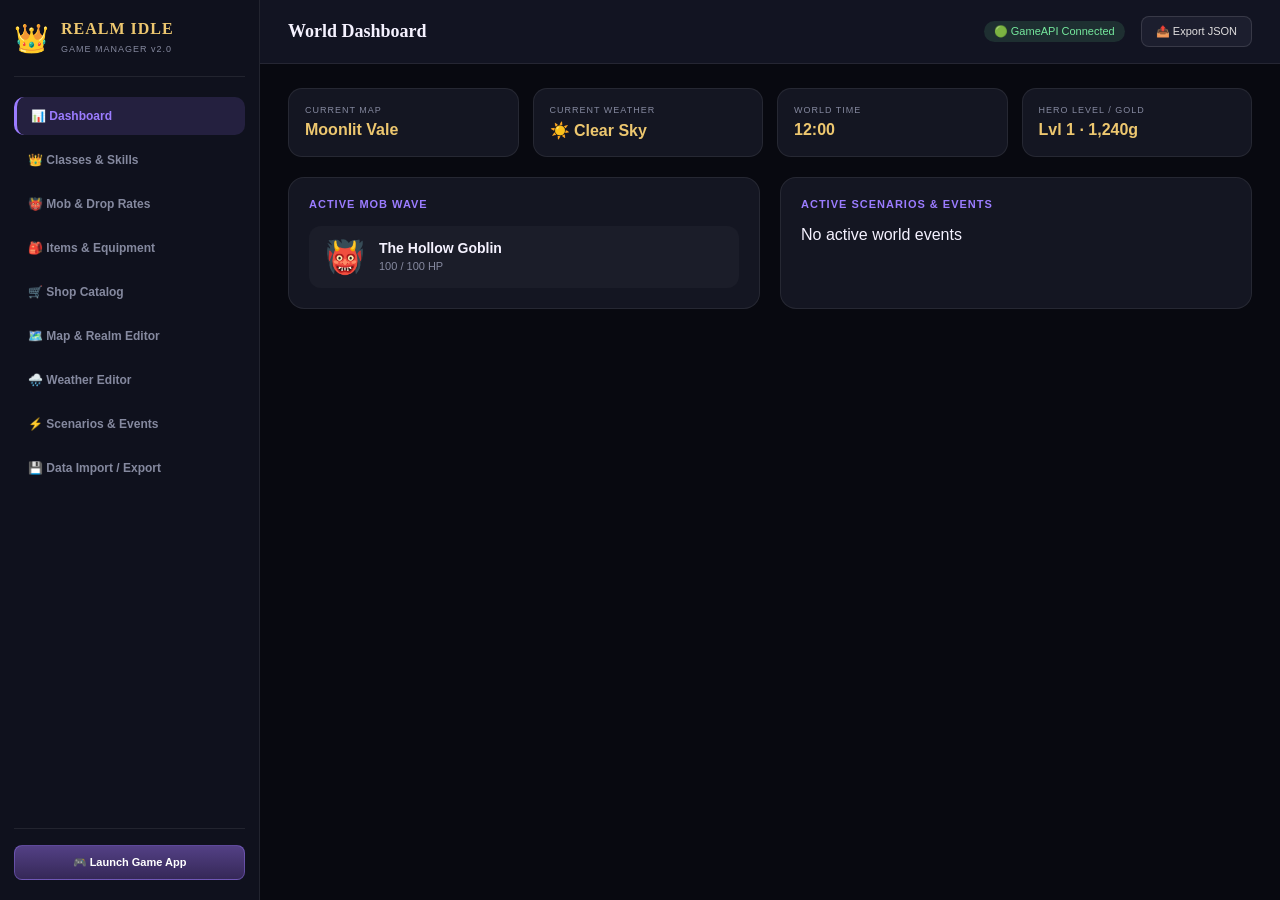
==== manager.html @ 97703be1 "Setup Initial Game" ====
<!DOCTYPE html>
<html lang="en">
<head>
    <meta charset="UTF-8">
    <meta name="viewport" content="width=device-width, initial-scale=1.0">
    <title>Realm Idle — Game Manager</title>
    <link rel="stylesheet" href="manager.css">
</head>

<body>

<div class="mgr-app">

    <!-- SIDEBAR NAV -->
    <aside class="mgr-sidebar">

        <div class="mgr-brand">
            <span class="mgr-logo">👑</span>
            <div>
                <h2>REALM IDLE</h2>
                <small>GAME MANAGER v2.0</small>
            </div>
        </div>

        <nav class="mgr-nav">
            <button class="mgr-nav-btn active" data-mgr-tab="dashboard">📊 Dashboard</button>
            <button class="mgr-nav-btn" data-mgr-tab="classes">👑 Classes & Skills</button>
            <button class="mgr-nav-btn" data-mgr-tab="mobs">👹 Mob & Drop Rates</button>
            <button class="mgr-nav-btn" data-mgr-tab="items">🎒 Items & Equipment</button>
            <button class="mgr-nav-btn" data-mgr-tab="shop">🛒 Shop Catalog</button>
            <button class="mgr-nav-btn" data-mgr-tab="maps">🗺️ Map & Realm Editor</button>
            <button class="mgr-nav-btn" data-mgr-tab="weather">🌧️ Weather Editor</button>
            <button class="mgr-nav-btn" data-mgr-tab="events">⚡ Scenarios & Events</button>
            <button class="mgr-nav-btn" data-mgr-tab="data">💾 Data Import / Export</button>
        </nav>

        <div class="mgr-sidebar-footer">
            <button id="btnReturnToGame" class="btn-primary">🎮 Launch Game App</button>
        </div>

    </aside>

    <!-- MAIN DASHBOARD CONTENT -->
    <main class="mgr-main">

        <!-- HEADER TOPBAR -->
        <header class="mgr-header">
            <h3 id="mgrHeaderTitle">World Dashboard</h3>

            <div class="mgr-header-actions">
                <span class="mgr-status-badge">🟢 GameAPI Connected</span>
                <button id="btnMgrExport" class="btn-secondary">📤 Export JSON</button>
            </div>
        </header>

        <div class="mgr-content">

            <!-- TAB 1: DASHBOARD -->
            <div class="mgr-tab-content active" id="tab_dashboard">
                <div class="mgr-metrics-grid">
                    <div class="metric-card">
                        <span class="metric-label">CURRENT MAP</span>
                        <strong id="dashMap">Moonlit Vale</strong>
                    </div>

                    <div class="metric-card">
                        <span class="metric-label">CURRENT WEATHER</span>
                        <strong id="dashWeather">Clear Sky</strong>
                    </div>

                    <div class="metric-card">
                        <span class="metric-label">WORLD TIME</span>
                        <strong id="dashTime">12:00 (Day)</strong>
                    </div>

                    <div class="metric-card">
                        <span class="metric-label">HERO LEVEL / GOLD</span>
                        <strong id="dashHero">Lvl 1 · 1,240g</strong>
                    </div>
                </div>

                <div class="mgr-grid-2">
                    <div class="mgr-card">
                        <h4>ACTIVE MOB WAVE</h4>
                        <div id="dashActiveMob" class="mgr-active-mob">
                            <span class="mob-emoji">👹</span>
                            <div>
                                <strong id="dashMobName">The Hollow Goblin</strong>
                                <small id="dashMobHp">100 / 100 HP</small>
                            </div>
                        </div>
                    </div>

                    <div class="mgr-card">
                        <h4>ACTIVE SCENARIOS & EVENTS</h4>
                        <div id="dashActiveEvent" class="mgr-active-event">
                            <span>No active world events</span>
                        </div>
                    </div>
                </div>
            </div>

            <!-- TAB: CLASSES & SKILLS EDITOR -->
            <div class="mgr-tab-content" id="tab_classes">
                <div class="mgr-grid-2">
                    <div class="mgr-card">
                        <h4>HERO CLASS DICTIONARY</h4>
                        <div class="mgr-list" id="mgrClassList"></div>
                    </div>

                    <div class="mgr-card">
                        <h4>CREATE / EDIT HERO CLASS & SKILLS</h4>
                        <form id="formClassEditor" class="mgr-form">
                            <div class="form-row">
                                <div class="form-group">
                                    <label>Class ID Key:</label>
                                    <input type="text" id="classEdit_id" required placeholder="e.g. paladin">
                                </div>
                                <div class="form-group">
                                    <label>Class Name:</label>
                                    <input type="text" id="classEdit_name" required placeholder="e.g. Paladin">
                                </div>
                            </div>

                            <div class="form-row">
                                <div class="form-group">
                                    <label>Class Icon Emoji:</label>
                                    <input type="text" id="classEdit_icon" value="🛡️">
                                </div>
                                <div class="form-group">
                                    <label>Required Hero Level:</label>
                                    <input type="number" id="classEdit_reqLevel" value="1">
                                </div>
                            </div>

                            <div class="form-group">
                                <label style="display:flex; align-items:center; gap:8px; cursor:pointer;">
                                    <input type="checkbox" id="classEdit_unlocked" checked>
                                    <span>Unlocked & Available to Players</span>
                                </label>
                            </div>

                            <div class="form-row">
                                <div class="form-group">
                                    <label>Base HP:</label>
                                    <input type="number" id="classEdit_hp" value="120">
                                </div>
                                <div class="form-group">
                                    <label>Base Attack:</label>
                                    <input type="number" id="classEdit_atk" value="12">
                                </div>
                            </div>

                            <div class="form-row">
                                <div class="form-group">
                                    <label>Crit Chance (0 - 1.0):</label>
                                    <input type="number" step="0.01" id="classEdit_crit" value="0.05">
                                </div>
                                <div class="form-group">
                                    <label>Lifesteal (0 - 1.0):</label>
                                    <input type="number" step="0.01" id="classEdit_lifesteal" value="0">
                                </div>
                            </div>

                            <h5 style="margin: 6px 0 0 0; color: #edc76f; font-size: 11px;">ACTIVE COMBAT SKILL CONFIGURATION</h5>

                            <div class="form-row">
                                <div class="form-group">
                                    <label>Skill Name:</label>
                                    <input type="text" id="classEdit_skillName" value="Shield Slam">
                                </div>
                                <div class="form-group">
                                    <label>Skill Icon:</label>
                                    <input type="text" id="classEdit_skillIcon" value="🛡️💥">
                                </div>
                            </div>

                            <div class="form-row">
                                <div class="form-group">
                                    <label>Cooldown (Seconds):</label>
                                    <input type="number" id="classEdit_skillCd" value="8">
                                </div>
                                <div class="form-group">
                                    <label>Damage Multiplier (e.g. 2.2 = 220%):</label>
                                    <input type="number" step="0.1" id="classEdit_skillMult" value="2.2">
                                </div>
                            </div>

                            <div class="form-group">
                                <label>Skill Description:</label>
                                <input type="text" id="classEdit_skillDesc" value="Slams enemy with heavy shield for massive damage and stuns briefly.">
                            </div>

                            <div class="form-actions">
                                <button type="submit" class="btn-success">💾 Save Class Definition</button>
                                <button type="button" id="btnApplyClassToPlayer" class="btn-primary">👑 Select For Player Now</button>
                            </div>
                        </form>
                    </div>
                </div>
            </div>

            <!-- TAB 2: MOBS & AI EDITOR -->
            <div class="mgr-tab-content" id="tab_mobs">
                <div class="mgr-grid-2">
                    <div class="mgr-card">
                        <h4>MOB DICTIONARY (DEFINITIONS)</h4>
                        <div class="mgr-list" id="mgrMobList"></div>
                    </div>

                    <div class="mgr-card">
                        <h4>CREATE / EDIT MOB TEMPLATE</h4>
                        <form id="formMobEditor" class="mgr-form">
                            <div class="form-group">
                                <label>Mob ID Key:</label>
                                <input type="text" id="mobEdit_id" required placeholder="e.g. shadow_dragon">
                            </div>

                            <div class="form-group">
                                <label>Mob Name:</label>
                                <input type="text" id="mobEdit_name" required placeholder="e.g. Shadow Dragon">
                            </div>

                            <div class="form-row">
                                <div class="form-group">
                                    <label>Icon Emoji:</label>
                                    <input type="text" id="mobEdit_icon" value="🐉">
                                </div>
                                <div class="form-group">
                                    <label>Type Tag:</label>
                                    <input type="text" id="mobEdit_type" value="ANCIENT BEAST">
                                </div>
                            </div>

                            <div class="form-row">
                                <div class="form-group">
                                    <label>Base HP:</label>
                                    <input type="number" id="mobEdit_hp" value="5000">
                                </div>
                                <div class="form-group">
                                    <label>Base Attack:</label>
                                    <input type="number" id="mobEdit_dmg" value="250">
                                </div>
                            </div>

                            <div class="form-row">
                                <div class="form-group">
                                    <label>Gold Reward:</label>
                                    <input type="number" id="mobEdit_gold" value="1000">
                                </div>
                                <div class="form-group">
                                    <label>XP Reward:</label>
                                    <input type="number" id="mobEdit_xp" value="500">
                                </div>
                            </div>

                            <div class="form-row">
                                <div class="form-group">
                                    <label>Drop Chance (0.0 - 1.0):</label>
                                    <input type="number" step="0.05" id="mobEdit_dropChance" value="0.35">
                                </div>
                                <div class="form-group">
                                    <label>Drop Table (comma-separated item IDs):</label>
                                    <input type="text" id="mobEdit_dropTable" value="iron_sword, leather_armor, potion_minor">
                                </div>
                            </div>

                            <div class="form-actions">
                                <button type="submit" class="btn-success">💾 Save Mob Definition</button>
                                <button type="button" id="btnSpawnEditedMob" class="btn-primary">⚡ Spawn Instantly</button>
                            </div>
                        </form>
                    </div>
                </div>
            </div>

            <!-- TAB: ITEMS & DROP RATES EDITOR -->
            <div class="mgr-tab-content" id="tab_items">
                <div class="mgr-grid-2">
                    <div class="mgr-card">
                        <div style="display:flex; justify-content:space-between; align-items:center; margin-bottom:12px;">
                            <h4 style="margin:0;">ITEMS & EQUIPMENT CATALOG</h4>
                            <select id="mgrItemFilter" style="background:#1c1e2e; border:1px solid rgba(255,255,255,0.12); color:#fff; font-size:10px; border-radius:6px; padding:4px 8px;">
                                <option value="all">All Items</option>
                                <option value="weapon">Weapons</option>
                                <option value="armor">Armor</option>
                                <option value="ring">Rings</option>
                                <option value="consumable">Consumables</option>
                                <option value="material">Materials</option>
                            </select>
                        </div>
                        <div class="mgr-list" id="mgrItemList"></div>
                    </div>

                    <div class="mgr-card">
                        <h4>CREATE / EDIT ITEM DEFINITION</h4>
                        <form id="formItemEditor" class="mgr-form">
                            <div class="form-row">
                                <div class="form-group">
                                    <label>Item ID Key:</label>
                                    <input type="text" id="itemEdit_id" required placeholder="e.g. void_blade">
                                </div>
                                <div class="form-group">
                                    <label>Item Name:</label>
                                    <input type="text" id="itemEdit_name" required placeholder="e.g. Void Blade">
                                </div>
                            </div>

                            <div class="form-row">
                                <div class="form-group">
                                    <label>Slot / Type:</label>
                                    <select id="itemEdit_slot">
                                        <option value="weapon">Weapon</option>
                                        <option value="armor">Armor</option>
                                        <option value="ring">Ring / Accessory</option>
                                        <option value="consumable">Consumable</option>
                                        <option value="material">Crafting Material</option>
                                    </select>
                                </div>
                                <div class="form-group">
                                    <label>Rarity Tier:</label>
                                    <select id="itemEdit_rarity">
                                        <option value="common">Common (White)</option>
                                        <option value="uncommon">Uncommon (Green)</option>
                                        <option value="rare">Rare (Blue)</option>
                                        <option value="epic">Epic (Purple)</option>
                                        <option value="legendary">Legendary (Gold)</option>
                                    </select>
                                </div>
                            </div>

                            <div class="form-row">
                                <div class="form-group">
                                    <label>Icon Emoji:</label>
                                    <input type="text" id="itemEdit_icon" value="⚔️">
                                </div>
                                <div class="form-group">
                                    <label>Sell Value (Gold):</label>
                                    <input type="number" id="itemEdit_sellValue" value="150">
                                </div>
                            </div>

                            <div class="form-row">
                                <div class="form-group">
                                    <label>Attack Bonus:</label>
                                    <input type="number" id="itemEdit_atk" value="25">
                                </div>
                                <div class="form-group">
                                    <label>HP Bonus:</label>
                                    <input type="number" id="itemEdit_hp" value="0">
                                </div>
                            </div>

                            <div class="form-row">
                                <div class="form-group">
                                    <label>Crit Bonus (0.0 - 1.0):</label>
                                    <input type="number" step="0.01" id="itemEdit_crit" value="0.05">
                                </div>
                                <div class="form-group">
                                    <label>Lifesteal Bonus (0.0 - 1.0):</label>
                                    <input type="number" step="0.01" id="itemEdit_lifesteal" value="0.02">
                                </div>
                            </div>

                            <div class="form-group">
                                <label>Description:</label>
                                <input type="text" id="itemEdit_desc" value="A blade forged from the dark fabric of the void.">
                            </div>

                            <div class="form-actions">
                                <button type="submit" class="btn-success">💾 Save Item Definition</button>
                                <button type="button" id="btnGiveItemToPlayer" class="btn-primary">🎁 Grant 1 to Player</button>
                            </div>
                        </form>
                    </div>
                </div>
            </div>

            <!-- TAB: SHOP CATALOG MANAGER -->
            <div class="mgr-tab-content" id="tab_shop">
                <div class="mgr-grid-2">
                    <div class="mgr-card">
                        <h4>SHOP MERCHANDISE LIST</h4>
                        <div class="mgr-list" id="mgrShopList"></div>
                    </div>

                    <div class="mgr-card">
                        <h4>CREATE / EDIT SHOP ITEM</h4>
                        <form id="formShopEditor" class="mgr-form">
                            <div class="form-row">
                                <div class="form-group">
                                    <label>Shop Item ID:</label>
                                    <input type="text" id="shopEdit_id" required placeholder="e.g. shop_potion_full">
                                </div>
                                <div class="form-group">
                                    <label>Display Name:</label>
                                    <input type="text" id="shopEdit_name" required placeholder="e.g. Supreme Rejuvenation Potion">
                                </div>
                            </div>

                            <div class="form-row">
                                <div class="form-group">
                                    <label>Category:</label>
                                    <select id="shopEdit_category">
                                        <option value="consumable">Consumable (Potion / Elixir)</option>
                                        <option value="weapon">Weapon</option>
                                        <option value="armor">Armor</option>
                                        <option value="ring">Ring / Accessory</option>
                                        <option value="material">Crafting Material</option>
                                    </select>
                                </div>
                                <div class="form-group">
                                    <label>Icon Emoji:</label>
                                    <input type="text" id="shopEdit_icon" value="🧪">
                                </div>
                            </div>

                            <div class="form-row">
                                <div class="form-group">
                                    <label>Linked Item ID or Mat Key:</label>
                                    <input type="text" id="shopEdit_itemId" required placeholder="e.g. potion_full or iron_ore">
                                </div>
                                <div class="form-group">
                                    <label>Material Qty (if Material):</label>
                                    <input type="number" id="shopEdit_matQty" value="5">
                                </div>
                            </div>

                            <div class="form-row">
                                <div class="form-group">
                                    <label>Price in Gold:</label>
                                    <input type="number" id="shopEdit_costGold" value="500">
                                </div>
                                <div class="form-group">
                                    <label>Required Hero Level:</label>
                                    <input type="number" id="shopEdit_reqLevel" value="1">
                                </div>
                            </div>

                            <div class="form-group">
                                <label>Description / Flavor Text:</label>
                                <input type="text" id="shopEdit_desc" value="Restores 100% of maximum HP instantly.">
                            </div>

                            <div class="form-actions">
                                <button type="submit" class="btn-success">💾 Save Shop Item</button>
                                <button type="button" id="btnDeleteShopItem" class="btn-danger">🗑️ Remove from Shop</button>
                            </div>
                        </form>
                    </div>
                </div>
            </div>

            <!-- TAB 3: MAPS & REALMS EDITOR -->
            <div class="mgr-tab-content" id="tab_maps">
                <div class="mgr-grid-2">
                    <div class="mgr-card">
                        <h4>REALM MAP DICTIONARY</h4>
                        <div class="mgr-list" id="mgrMapList"></div>
                    </div>

                    <div class="mgr-card">
                        <h4>CREATE / EDIT REALM MAP</h4>
                        <form id="formMapEditor" class="mgr-form">
                            <div class="form-group">
                                <label>Map ID Key:</label>
                                <input type="text" id="mapEdit_id" required placeholder="e.g. infernal_depths">
                            </div>

                            <div class="form-group">
                                <label>Map Name:</label>
                                <input type="text" id="mapEdit_name" required placeholder="e.g. Infernal Depths">
                            </div>

                            <div class="form-row">
                                <div class="form-group">
                                    <label>Realm Index (1-8):</label>
                                    <input type="number" id="mapEdit_realmIndex" value="5">
                                </div>
                                <div class="form-group">
                                    <label>Roman Numeral:</label>
                                    <input type="text" id="mapEdit_roman" value="V">
                                </div>
                            </div>

                            <div class="form-group">
                                <label>CSS Background Radial Gradient:</label>
                                <input type="text" id="mapEdit_bgGradient" value="radial-gradient(circle at 50% 42%, #7a2b16 0%, #0f0502 100%)">
                            </div>

                            <div class="form-actions">
                                <button type="submit" class="btn-success">💾 Save Map Definition</button>
                                <button type="button" id="btnTravelEditedMap" class="btn-primary">🗺️ Travel Now</button>
                            </div>
                        </form>
                    </div>
                </div>
            </div>

            <!-- TAB 4: WEATHER EDITOR -->
            <div class="mgr-tab-content" id="tab_weather">
                <div class="mgr-grid-2">
                    <div class="mgr-card">
                        <h4>WEATHER PHENOMENA</h4>
                        <div class="mgr-list" id="mgrWeatherList"></div>
                    </div>

                    <div class="mgr-card">
                        <h4>EDIT WEATHER STAT MULTIPLIERS</h4>
                        <form id="formWeatherEditor" class="mgr-form">
                            <div class="form-group">
                                <label>Weather ID:</label>
                                <input type="text" id="weatherEdit_id" readonly>
                            </div>

                            <div class="form-row">
                                <div class="form-group">
                                    <label>Player Damage Mult:</label>
                                    <input type="number" step="0.1" id="weatherEdit_playerDmg" value="1.0">
                                </div>
                                <div class="form-group">
                                    <label>Enemy Damage Mult:</label>
                                    <input type="number" step="0.1" id="weatherEdit_enemyDmg" value="1.0">
                                </div>
                            </div>

                            <div class="form-row">
                                <div class="form-group">
                                    <label>Gold Mult:</label>
                                    <input type="number" step="0.1" id="weatherEdit_gold" value="1.0">
                                </div>
                                <div class="form-group">
                                    <label>XP Mult:</label>
                                    <input type="number" step="0.1" id="weatherEdit_xp" value="1.0">
                                </div>
                            </div>

                            <div class="form-actions">
                                <button type="submit" class="btn-success">💾 Save Weather Settings</button>
                                <button type="button" id="btnApplyEditedWeather" class="btn-primary">🌧️ Apply Now</button>
                            </div>
                        </form>
                    </div>
                </div>
            </div>

            <!-- TAB 5: SCENARIOS & EVENTS -->
            <div class="mgr-tab-content" id="tab_events">
                <div class="mgr-card">
                    <h4>ONE-CLICK SCENARIOS & WORLD EVENTS</h4>
                    <div class="mgr-btn-grid">
                        <button data-mgr-scenario="dragon_invasion" class="btn-danger">🔥 Run Dragon Siege Invasion</button>
                        <button data-mgr-scenario="blood_moon_surge" class="btn-warn">🔴 Run Blood Moon Surge</button>
                        <button data-mgr-scenario="frostpeak_blizzard" class="btn-warn">❄️ Run Frostpeak Blizzard</button>
                        <button data-mgr-scenario="goblin_horde" class="btn-warn">👹 Run Goblin Horde Siege</button>
                        <button data-mgr-scenario="stop" class="btn-secondary">🛑 Stop Active Scenario</button>
                    </div>
                </div>
            </div>

            <!-- TAB 6: DATA IMPORT / EXPORT -->
            <div class="mgr-tab-content" id="tab_data">
                <div class="mgr-card">
                    <h4>JSON GAME DEFINITIONS CONFIGURATION</h4>
                    <textarea id="txtJsonConfig" class="mgr-json-area" rows="16"></textarea>

                    <div class="form-actions" style="margin-top: 12px;">
                        <button id="btnMgrRefreshJson" class="btn-secondary">🔄 Refresh JSON</button>
                        <button id="btnMgrImportJson" class="btn-success">📥 Import & Save Config</button>
                    </div>
                </div>
            </div>

        </div>

    </main>

</div>

<!-- DATA & API LOADERS -->
<script src="js/data/heroes.js"></script>
<script src="js/data/mobs.js"></script>
<script src="js/data/maps.js"></script>
<script src="js/data/weather.js"></script>
<script src="js/data/events.js"></script>
<script src="js/data/items.js"></script>
<script src="js/data/scenarios.js"></script>

<script src="js/core/state.js"></script>
<script src="js/systems/spawning.js"></script>
<script src="js/systems/maps.js"></script>
<script src="js/systems/weather.js"></script>
<script src="js/systems/events.js"></script>
<script src="js/systems/scenarios.js"></script>
<script src="js/systems/inventory.js"></script>

<script src="js/dev/devMode.js"></script>
<script src="js/api/gameApi.js"></script>

<script src="js/manager/managerApp.js"></script>

</body>
</html>
---- manager.css ----
/* =========================================================
   REALM IDLE MANAGER - DASHBOARD & EDITOR STYLES
========================================================= */

* {
    box-sizing: border-box;
}

body {
    margin: 0;
    min-height: 100vh;
    background: #080910;
    color: #f5f2ff;
    font-family: Inter, Arial, sans-serif;
}

.mgr-app {
    display: flex;
    min-height: 100vh;
}

/* SIDEBAR */
.mgr-sidebar {
    width: 260px;
    background: #0f111d;
    border-right: 1px solid rgba(255, 255, 255, 0.08);
    display: flex;
    flex-direction: column;
    padding: 20px 14px;
}

.mgr-brand {
    display: flex;
    align-items: center;
    gap: 12px;
    padding-bottom: 20px;
    border-bottom: 1px solid rgba(255, 255, 255, 0.08);
}

.mgr-logo {
    font-size: 28px;
}

.mgr-brand h2 {
    margin: 0;
    font-size: 16px;
    font-family: Georgia, serif;
    color: #edc76f;
    letter-spacing: 1px;
}

.mgr-brand small {
    color: #85899f;
    font-size: 9px;
    letter-spacing: 1px;
}

.mgr-nav {
    display: flex;
    flex-direction: column;
    gap: 6px;
    margin-top: 20px;
    flex: 1;
}

.mgr-nav-btn {
    text-align: left;
    background: none;
    border: none;
    color: #85899f;
    padding: 12px 14px;
    border-radius: 10px;
    font-size: 12px;
    font-weight: bold;
    cursor: pointer;
    transition: all 0.15s;
}

.mgr-nav-btn:hover {
    background: rgba(255, 255, 255, 0.04);
    color: white;
}

.mgr-nav-btn.active {
    background: rgba(155, 124, 255, 0.15);
    color: #9b7cff;
    border-left: 3px solid #9b7cff;
}

.mgr-sidebar-footer {
    padding-top: 16px;
    border-top: 1px solid rgba(255, 255, 255, 0.08);
}

.btn-primary {
    width: 100%;
    background: linear-gradient(180deg, #534085, #352857);
    border: 1px solid rgba(155, 124, 255, 0.4);
    color: white;
    padding: 10px;
    border-radius: 8px;
    font-size: 11px;
    font-weight: bold;
    cursor: pointer;
}

.btn-primary:hover {
    filter: brightness(1.2);
}

/* MAIN CONTENT */
.mgr-main {
    flex: 1;
    display: flex;
    flex-direction: column;
    overflow-y: auto;
}

.mgr-header {
    display: flex;
    align-items: center;
    justify-content: space-between;
    padding: 16px 28px;
    background: #121422;
    border-bottom: 1px solid rgba(255, 255, 255, 0.08);
}

.mgr-header h3 {
    margin: 0;
    font-size: 18px;
    font-family: Georgia, serif;
    color: #f5f2ff;
}

.mgr-header-actions {
    display: flex;
    align-items: center;
    gap: 16px;
}

.mgr-status-badge {
    font-size: 11px;
    color: #75e89d;
    background: rgba(117, 232, 157, 0.12);
    padding: 4px 10px;
    border-radius: 20px;
}

.btn-secondary {
    background: #1c1e2e;
    border: 1px solid rgba(255, 255, 255, 0.12);
    color: #e0dede;
    padding: 8px 14px;
    border-radius: 8px;
    font-size: 11px;
    cursor: pointer;
}

.btn-secondary:hover {
    background: #2b2f4a;
    color: white;
}

.mgr-content {
    padding: 24px 28px;
}

.mgr-tab-content {
    display: none;
}

.mgr-tab-content.active {
    display: block;
}

/* METRICS GRID */
.mgr-metrics-grid {
    display: grid;
    grid-template-columns: repeat(4, 1fr);
    gap: 14px;
    margin-bottom: 20px;
}

.metric-card {
    background: #141622;
    border: 1px solid rgba(255, 255, 255, 0.08);
    border-radius: 14px;
    padding: 16px;
}

.metric-label {
    display: block;
    font-size: 9px;
    letter-spacing: 1px;
    color: #85899f;
    margin-bottom: 6px;
}

.metric-card strong {
    font-size: 16px;
    color: #edc76f;
}

/* GRID LAYOUTS */
.mgr-grid-2 {
    display: grid;
    grid-template-columns: 1fr 1fr;
    gap: 20px;
}

.mgr-card {
    background: #141622;
    border: 1px solid rgba(255, 255, 255, 0.08);
    border-radius: 16px;
    padding: 20px;
}

.mgr-card h4 {
    margin: 0 0 16px 0;
    font-size: 11px;
    letter-spacing: 1px;
    color: #9b7cff;
}

.mgr-active-mob {
    display: flex;
    align-items: center;
    gap: 14px;
    background: rgba(255, 255, 255, 0.03);
    padding: 12px 16px;
    border-radius: 12px;
}

.mob-emoji {
    font-size: 32px;
}

.mgr-active-mob strong {
    display: block;
    font-size: 14px;
}

.mgr-active-mob small {
    color: #85899f;
    font-size: 11px;
}

/* LISTS & FORMS */
.mgr-list {
    display: flex;
    flex-direction: column;
    gap: 8px;
    max-height: 380px;
    overflow-y: auto;
}

.mgr-list-item {
    display: flex;
    align-items: center;
    justify-content: space-between;
    background: rgba(255, 255, 255, 0.03);
    padding: 10px 14px;
    border-radius: 10px;
    font-size: 12px;
    cursor: pointer;
    transition: background 0.15s;
}

.mgr-list-item:hover {
    background: rgba(155, 124, 255, 0.15);
}

.mgr-form {
    display: flex;
    flex-direction: column;
    gap: 14px;
}

.form-group {
    display: flex;
    flex-direction: column;
    gap: 6px;
}

.form-group label {
    font-size: 11px;
    color: #85899f;
}

.form-group input {
    background: #1c1e2e;
    border: 1px solid rgba(255, 255, 255, 0.12);
    color: white;
    padding: 8px 12px;
    border-radius: 8px;
    font-size: 12px;
    outline: none;
}

.form-group input:focus {
    border-color: #9b7cff;
}

.form-row {
    display: grid;
    grid-template-columns: 1fr 1fr;
    gap: 12px;
}

.form-actions {
    display: flex;
    gap: 10px;
    margin-top: 6px;
}

.btn-success {
    background: rgba(80, 224, 140, 0.15);
    border: 1px solid rgba(80, 224, 140, 0.4);
    color: #85ffb8;
    padding: 8px 14px;
    border-radius: 8px;
    font-size: 11px;
    font-weight: bold;
    cursor: pointer;
}

.btn-success:hover {
    background: rgba(80, 224, 140, 0.3);
    color: white;
}

.btn-warn {
    background: rgba(240, 180, 50, 0.15);
    border: 1px solid rgba(240, 180, 50, 0.4);
    color: #ffd685;
    padding: 8px 14px;
    border-radius: 8px;
    font-size: 11px;
    font-weight: bold;
    cursor: pointer;
}

.btn-danger {
    background: rgba(224, 80, 80, 0.15);
    border: 1px solid rgba(224, 80, 80, 0.4);
    color: #ff8585;
    padding: 8px 14px;
    border-radius: 8px;
    font-size: 11px;
    font-weight: bold;
    cursor: pointer;
}

.mgr-btn-grid {
    display: flex;
    flex-wrap: wrap;
    gap: 10px;
}

.mgr-json-area {
    width: 100%;
    background: #090a12;
    border: 1px solid rgba(255, 255, 255, 0.1);
    color: #75e89d;
    font-family: monospace;
    font-size: 12px;
    padding: 14px;
    border-radius: 10px;
    outline: none;
}

.form-group select, .form-group textarea {
    background: #1c1e2e;
    border: 1px solid rgba(255, 255, 255, 0.12);
    color: white;
    padding: 8px 12px;
    border-radius: 8px;
    font-size: 12px;
    outline: none;
}

.form-group select:focus, .form-group textarea:focus {
    border-color: #9b7cff;
}

.mgr-badge {
    font-size: 9px;
    font-weight: 700;
    padding: 2px 7px;
    border-radius: 4px;
    text-transform: uppercase;
    display: inline-block;
}

.badge-common { background: rgba(180, 180, 180, 0.2); color: #d0d0d0; }
.badge-uncommon { background: rgba(80, 220, 120, 0.2); color: #50e080; }
.badge-rare { background: rgba(80, 160, 255, 0.2); color: #50a0ff; }
.badge-epic { background: rgba(180, 90, 255, 0.2); color: #b45aff; }
.badge-legendary { background: rgba(255, 180, 40, 0.2); color: #ffb428; }
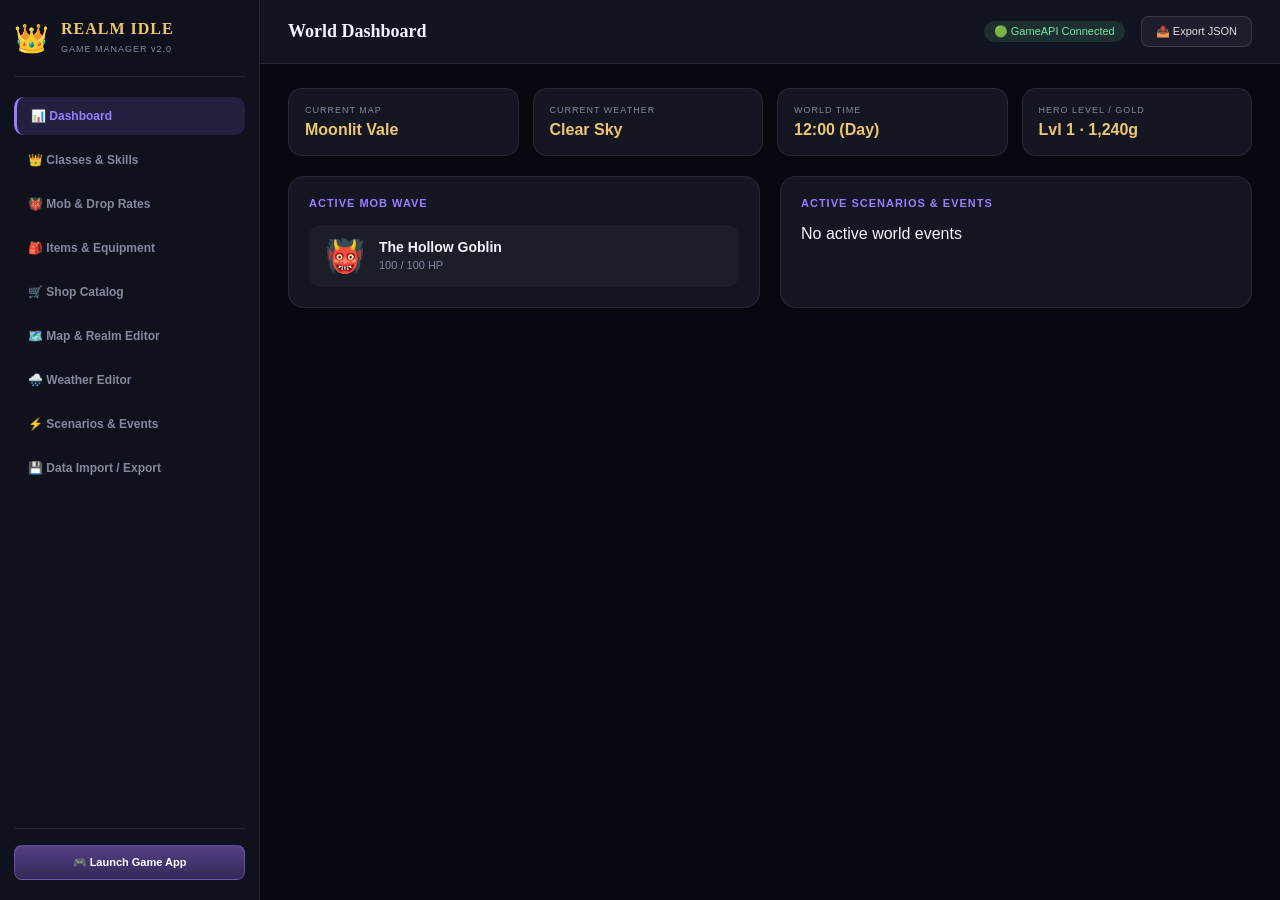
==== commit 9133c127: "feat: add player onboarding wizard, combat controls, temple sanctuary, and admin CRUD suite" ====
--- a/manager.html
+++ b/manager.html
@@ -104,12 +104,16 @@
             <div class="mgr-tab-content" id="tab_classes">
                 <div class="mgr-grid-2">
                     <div class="mgr-card">
-                        <h4>HERO CLASS DICTIONARY</h4>
+                        <div class="mgr-card-toolbar">
+                            <h4 style="margin:0;">HERO CLASSES</h4>
+                            <button type="button" id="btnNewClass" class="btn-success btn-xs">➕ New Class</button>
+                        </div>
+                        <input type="text" id="classSearchInput" class="mgr-search-input" placeholder="🔍 Search classes...">
                         <div class="mgr-list" id="mgrClassList"></div>
                     </div>
 
                     <div class="mgr-card">
-                        <h4>CREATE / EDIT HERO CLASS & SKILLS</h4>
+                        <h4 id="classFormTitle">CREATE / EDIT HERO CLASS & SKILLS</h4>
                         <form id="formClassEditor" class="mgr-form">
                             <div class="form-row">
                                 <div class="form-group">
@@ -153,6 +157,17 @@
 
                             <div class="form-row">
                                 <div class="form-group">
+                                    <label>Base Defense:</label>
+                                    <input type="number" id="classEdit_def" value="10">
+                                </div>
+                                <div class="form-group">
+                                    <label>Base Dodge (0 - 1.0):</label>
+                                    <input type="number" step="0.01" id="classEdit_dodge" value="0.05">
+                                </div>
+                            </div>
+
+                            <div class="form-row">
+                                <div class="form-group">
                                     <label>Crit Chance (0 - 1.0):</label>
                                     <input type="number" step="0.01" id="classEdit_crit" value="0.05">
                                 </div>
@@ -192,8 +207,9 @@
                             </div>
 
                             <div class="form-actions">
-                                <button type="submit" class="btn-success">💾 Save Class Definition</button>
-                                <button type="button" id="btnApplyClassToPlayer" class="btn-primary">👑 Select For Player Now</button>
+                                <button type="submit" class="btn-success">💾 Save Class</button>
+                                <button type="button" id="btnDeleteClass" class="btn-danger">🗑️ Delete Class</button>
+                                <button type="button" id="btnApplyClassToPlayer" class="btn-primary">👑 Select For Player</button>
                             </div>
                         </form>
                     </div>
@@ -204,21 +220,26 @@
             <div class="mgr-tab-content" id="tab_mobs">
                 <div class="mgr-grid-2">
                     <div class="mgr-card">
-                        <h4>MOB DICTIONARY (DEFINITIONS)</h4>
+                        <div class="mgr-card-toolbar">
+                            <h4 style="margin:0;">MOB DEFINITIONS</h4>
+                            <button type="button" id="btnNewMob" class="btn-success btn-xs">➕ New Mob</button>
+                        </div>
+                        <input type="text" id="mobSearchInput" class="mgr-search-input" placeholder="🔍 Search mobs by name or type...">
                         <div class="mgr-list" id="mgrMobList"></div>
                     </div>
 
                     <div class="mgr-card">
-                        <h4>CREATE / EDIT MOB TEMPLATE</h4>
+                        <h4 id="mobFormTitle">CREATE / EDIT MOB TEMPLATE</h4>
                         <form id="formMobEditor" class="mgr-form">
-                            <div class="form-group">
-                                <label>Mob ID Key:</label>
-                                <input type="text" id="mobEdit_id" required placeholder="e.g. shadow_dragon">
-                            </div>
-
-                            <div class="form-group">
-                                <label>Mob Name:</label>
-                                <input type="text" id="mobEdit_name" required placeholder="e.g. Shadow Dragon">
+                            <div class="form-row">
+                                <div class="form-group">
+                                    <label>Mob ID Key:</label>
+                                    <input type="text" id="mobEdit_id" required placeholder="e.g. shadow_dragon">
+                                </div>
+                                <div class="form-group">
+                                    <label>Mob Name:</label>
+                                    <input type="text" id="mobEdit_name" required placeholder="e.g. Shadow Dragon">
+                                </div>
                             </div>
 
                             <div class="form-row">
@@ -254,19 +275,23 @@
                                 </div>
                             </div>
 
-                            <div class="form-row">
-                                <div class="form-group">
-                                    <label>Drop Chance (0.0 - 1.0):</label>
-                                    <input type="number" step="0.05" id="mobEdit_dropChance" value="0.35">
-                                </div>
-                                <div class="form-group">
-                                    <label>Drop Table (comma-separated item IDs):</label>
-                                    <input type="text" id="mobEdit_dropTable" value="iron_sword, leather_armor, potion_minor">
-                                </div>
+                            <div class="form-group">
+                                <label>Loot Drop Chance (0.0 - 1.0):</label>
+                                <input type="number" step="0.05" id="mobEdit_dropChance" value="0.45" min="0" max="1">
+                            </div>
+
+                            <!-- VISUAL DROP TABLE BUILDER -->
+                            <div class="drop-builder-section">
+                                <div class="drop-builder-header">
+                                    <h5>🎯 LOOT DROP TABLE (DYNAMIC SLOTS)</h5>
+                                    <button type="button" id="btnAddDropRow" class="btn-secondary btn-xs">➕ Add Drop</button>
+                                </div>
+                                <div class="drop-rows-container" id="mobDropRowsContainer"></div>
                             </div>
 
                             <div class="form-actions">
                                 <button type="submit" class="btn-success">💾 Save Mob Definition</button>
+                                <button type="button" id="btnDeleteMob" class="btn-danger">🗑️ Delete Mob</button>
                                 <button type="button" id="btnSpawnEditedMob" class="btn-primary">⚡ Spawn Instantly</button>
                             </div>
                         </form>
@@ -278,8 +303,12 @@
             <div class="mgr-tab-content" id="tab_items">
                 <div class="mgr-grid-2">
                     <div class="mgr-card">
-                        <div style="display:flex; justify-content:space-between; align-items:center; margin-bottom:12px;">
-                            <h4 style="margin:0;">ITEMS & EQUIPMENT CATALOG</h4>
+                        <div class="mgr-card-toolbar">
+                            <h4 style="margin:0;">ITEMS CATALOG</h4>
+                            <button type="button" id="btnNewItem" class="btn-success btn-xs">➕ New Item</button>
+                        </div>
+                        <div style="display:flex; gap:8px; margin-bottom:10px;">
+                            <input type="text" id="itemSearchInput" class="mgr-search-input" style="margin-bottom:0;" placeholder="🔍 Search items...">
                             <select id="mgrItemFilter" style="background:#1c1e2e; border:1px solid rgba(255,255,255,0.12); color:#fff; font-size:10px; border-radius:6px; padding:4px 8px;">
                                 <option value="all">All Items</option>
                                 <option value="weapon">Weapons</option>
@@ -293,7 +322,7 @@
                     </div>
 
                     <div class="mgr-card">
-                        <h4>CREATE / EDIT ITEM DEFINITION</h4>
+                        <h4 id="itemFormTitle">CREATE / EDIT ITEM DEFINITION</h4>
                         <form id="formItemEditor" class="mgr-form">
                             <div class="form-row">
                                 <div class="form-group">
@@ -346,9 +375,20 @@
                                     <input type="number" id="itemEdit_atk" value="25">
                                 </div>
                                 <div class="form-group">
+                                    <label>Defense Bonus:</label>
+                                    <input type="number" id="itemEdit_def" value="0">
+                                </div>
+                            </div>
+
+                            <div class="form-row">
+                                <div class="form-group">
                                     <label>HP Bonus:</label>
                                     <input type="number" id="itemEdit_hp" value="0">
                                 </div>
+                                <div class="form-group">
+                                    <label>Dodge Bonus (0 - 1.0):</label>
+                                    <input type="number" step="0.01" id="itemEdit_dodge" value="0">
+                                </div>
                             </div>
 
                             <div class="form-row">
@@ -368,7 +408,8 @@
                             </div>
 
                             <div class="form-actions">
-                                <button type="submit" class="btn-success">💾 Save Item Definition</button>
+                                <button type="submit" class="btn-success">💾 Save Item</button>
+                                <button type="button" id="btnDeleteItem" class="btn-danger">🗑️ Delete Item</button>
                                 <button type="button" id="btnGiveItemToPlayer" class="btn-primary">🎁 Grant 1 to Player</button>
                             </div>
                         </form>
@@ -380,12 +421,16 @@
             <div class="mgr-tab-content" id="tab_shop">
                 <div class="mgr-grid-2">
                     <div class="mgr-card">
-                        <h4>SHOP MERCHANDISE LIST</h4>
+                        <div class="mgr-card-toolbar">
+                            <h4 style="margin:0;">SHOP MERCHANDISE</h4>
+                            <button type="button" id="btnNewShopItem" class="btn-success btn-xs">➕ New Listing</button>
+                        </div>
+                        <input type="text" id="shopSearchInput" class="mgr-search-input" placeholder="🔍 Search shop catalog...">
                         <div class="mgr-list" id="mgrShopList"></div>
                     </div>
 
                     <div class="mgr-card">
-                        <h4>CREATE / EDIT SHOP ITEM</h4>
+                        <h4 id="shopFormTitle">CREATE / EDIT SHOP ITEM</h4>
                         <form id="formShopEditor" class="mgr-form">
                             <div class="form-row">
                                 <div class="form-group">
@@ -455,12 +500,15 @@
             <div class="mgr-tab-content" id="tab_maps">
                 <div class="mgr-grid-2">
                     <div class="mgr-card">
-                        <h4>REALM MAP DICTIONARY</h4>
+                        <div class="mgr-card-toolbar">
+                            <h4 style="margin:0;">REALM MAPS</h4>
+                            <button type="button" id="btnNewMap" class="btn-success btn-xs">➕ New Map</button>
+                        </div>
                         <div class="mgr-list" id="mgrMapList"></div>
                     </div>
 
                     <div class="mgr-card">
-                        <h4>CREATE / EDIT REALM MAP</h4>
+                        <h4 id="mapFormTitle">CREATE / EDIT REALM MAP</h4>
                         <form id="formMapEditor" class="mgr-form">
                             <div class="form-group">
                                 <label>Map ID Key:</label>
@@ -489,7 +537,8 @@
                             </div>
 
                             <div class="form-actions">
-                                <button type="submit" class="btn-success">💾 Save Map Definition</button>
+                                <button type="submit" class="btn-success">💾 Save Map</button>
+                                <button type="button" id="btnDeleteMap" class="btn-danger">🗑️ Delete Map</button>
                                 <button type="button" id="btnTravelEditedMap" class="btn-primary">🗺️ Travel Now</button>
                             </div>
                         </form>
@@ -599,5 +648,8 @@
 
 <script src="js/manager/managerApp.js"></script>
 
+<!-- FLOATING TOAST NOTIFICATIONS -->
+<div class="mgr-toast-container" id="mgrToastContainer"></div>
+
 </body>
 </html>
--- a/manager.css
+++ b/manager.css
@@ -397,3 +397,208 @@
 .badge-rare { background: rgba(80, 160, 255, 0.2); color: #50a0ff; }
 .badge-epic { background: rgba(180, 90, 255, 0.2); color: #b45aff; }
 .badge-legendary { background: rgba(255, 180, 40, 0.2); color: #ffb428; }
+
+/* =========================================================
+   MANAGER CRUD TOOLBARS & SEARCH
+========================================================= */
+
+.mgr-card-toolbar {
+    display: flex;
+    justify-content: space-between;
+    align-items: center;
+    margin-bottom: 10px;
+}
+
+.mgr-search-input {
+    width: 100%;
+    background: #0d0f1a;
+    border: 1px solid rgba(255, 255, 255, 0.12);
+    color: white;
+    padding: 7px 10px;
+    border-radius: 6px;
+    font-size: 11px;
+    margin-bottom: 10px;
+    outline: none;
+    box-sizing: border-box;
+}
+
+.mgr-search-input:focus {
+    border-color: #9b7cff;
+}
+
+.btn-xs {
+    padding: 4px 10px;
+    font-size: 10px;
+    font-weight: bold;
+    border-radius: 6px;
+    cursor: pointer;
+    border: none;
+    transition: all 0.15s;
+}
+
+.btn-xs:hover {
+    transform: translateY(-1px);
+}
+
+/* =========================================================
+   VISUAL DROP TABLE BUILDER
+========================================================= */
+
+.drop-builder-section {
+    background: #0a0b14;
+    border: 1px solid rgba(255, 255, 255, 0.1);
+    border-radius: 8px;
+    padding: 12px;
+    margin-top: 6px;
+    margin-bottom: 12px;
+}
+
+.drop-builder-header {
+    display: flex;
+    justify-content: space-between;
+    align-items: center;
+    margin-bottom: 10px;
+}
+
+.drop-builder-header h5 {
+    margin: 0;
+    font-size: 11px;
+    color: #edc76f;
+    letter-spacing: 0.5px;
+}
+
+.drop-rows-container {
+    display: flex;
+    flex-direction: column;
+    gap: 8px;
+    max-height: 240px;
+    overflow-y: auto;
+}
+
+.drop-row {
+    background: #141728;
+    border: 1px solid rgba(255, 255, 255, 0.08);
+    border-radius: 6px;
+    padding: 8px 10px;
+    display: flex;
+    align-items: center;
+    gap: 8px;
+}
+
+.drop-row select,
+.drop-row input {
+    background: #0a0c16;
+    border: 1px solid rgba(255, 255, 255, 0.15);
+    color: white;
+    padding: 5px 8px;
+    border-radius: 4px;
+    font-size: 11px;
+    outline: none;
+}
+
+.drop-row select:focus,
+.drop-row input:focus {
+    border-color: #9b7cff;
+}
+
+.drop-col-type {
+    width: 100px;
+    flex-shrink: 0;
+}
+
+.drop-col-target {
+    flex: 1;
+}
+
+.drop-col-chance {
+    width: 75px;
+    flex-shrink: 0;
+}
+
+.drop-col-qty {
+    width: 55px;
+    flex-shrink: 0;
+}
+
+.btn-remove-drop {
+    background: rgba(255, 71, 87, 0.2);
+    border: 1px solid rgba(255, 71, 87, 0.4);
+    color: #ff4757;
+    border-radius: 4px;
+    padding: 4px 8px;
+    cursor: pointer;
+    font-size: 11px;
+    transition: all 0.15s;
+}
+
+.btn-remove-drop:hover {
+    background: #ff4757;
+    color: white;
+}
+
+.drop-empty-msg {
+    font-size: 11px;
+    color: #85899f;
+    text-align: center;
+    padding: 8px;
+}
+
+/* =========================================================
+   FLOATING TOAST NOTIFICATIONS
+========================================================= */
+
+.mgr-toast-container {
+    position: fixed;
+    top: 20px;
+    right: 20px;
+    z-index: 999999;
+    display: flex;
+    flex-direction: column;
+    gap: 10px;
+    pointer-events: none;
+}
+
+.mgr-toast {
+    background: #141627;
+    border: 1px solid rgba(155, 124, 255, 0.4);
+    box-shadow: 0 8px 24px rgba(0, 0, 0, 0.6);
+    color: white;
+    padding: 12px 18px;
+    border-radius: 10px;
+    font-size: 12px;
+    font-weight: 500;
+    display: flex;
+    align-items: center;
+    gap: 10px;
+    pointer-events: auto;
+    animation: toastSlideIn 0.25s cubic-bezier(0.175, 0.885, 0.32, 1.275);
+    transition: all 0.2s;
+}
+
+.mgr-toast.success {
+    border-left: 4px solid #00e676;
+}
+
+.mgr-toast.error {
+    border-left: 4px solid #ff4757;
+}
+
+.mgr-toast.info {
+    border-left: 4px solid #64b5f6;
+}
+
+.mgr-toast.fade-out {
+    opacity: 0;
+    transform: translateY(-8px);
+}
+
+@keyframes toastSlideIn {
+    from {
+        opacity: 0;
+        transform: translateX(30px);
+    }
+    to {
+        opacity: 1;
+        transform: translateX(0);
+    }
+}
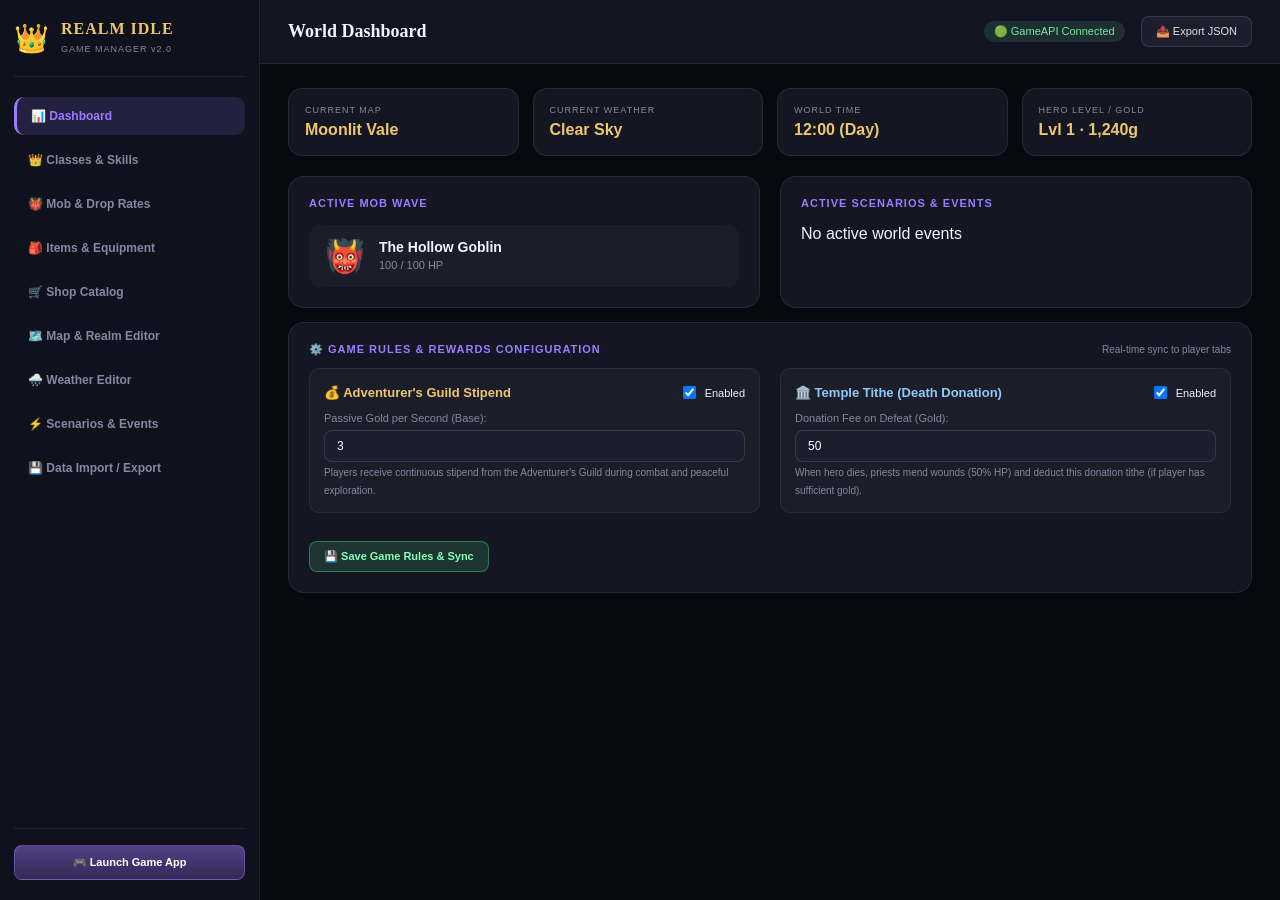
==== commit 5bc2ba84: "feat: add hero quick menu, mobile responsive layout, bidirectional realm navigation, and serverless " ====
--- a/manager.html
+++ b/manager.html
@@ -98,6 +98,54 @@
                         </div>
                     </div>
                 </div>
+
+                <!-- GAME RULES & REWARDS CONFIGURATION -->
+                <div class="mgr-card" style="margin-top: 14px;">
+                    <div class="mgr-card-toolbar">
+                        <h4 style="margin:0;">⚙️ GAME RULES & REWARDS CONFIGURATION</h4>
+                        <span style="font-size:10px; color:#85899f;">Real-time sync to player tabs</span>
+                    </div>
+
+                    <form id="formGameRules" class="mgr-form" style="margin-top: 12px;">
+                        <div class="mgr-grid-2">
+                            <!-- ADVENTURER'S GUILD STIPEND -->
+                            <div style="background: rgba(255,255,255,0.03); padding: 14px; border-radius: 10px; border: 1px solid rgba(255,255,255,0.06);">
+                                <div style="display: flex; justify-content: space-between; align-items: center; margin-bottom: 10px;">
+                                    <strong style="color: #edc76f; font-size: 13px;">💰 Adventurer's Guild Stipend</strong>
+                                    <label class="hud-toggle" style="margin: 0; display: inline-flex; align-items: center; gap: 6px; cursor: pointer;">
+                                        <input type="checkbox" id="cfg_guildIncomeEnabled" checked>
+                                        <span style="font-size: 11px;">Enabled</span>
+                                    </label>
+                                </div>
+                                <div class="form-group">
+                                    <label>Passive Gold per Second (Base):</label>
+                                    <input type="number" id="cfg_guildIncomeRate" value="3" min="0" max="10000">
+                                </div>
+                                <small style="color: #85899f; font-size: 10px;">Players receive continuous stipend from the Adventurer's Guild during combat and peaceful exploration.</small>
+                            </div>
+
+                            <!-- TEMPLE OF REVIVAL TITHE -->
+                            <div style="background: rgba(255,255,255,0.03); padding: 14px; border-radius: 10px; border: 1px solid rgba(255,255,255,0.06);">
+                                <div style="display: flex; justify-content: space-between; align-items: center; margin-bottom: 10px;">
+                                    <strong style="color: #90caf9; font-size: 13px;">🏛️ Temple Tithe (Death Donation)</strong>
+                                    <label class="hud-toggle" style="margin: 0; display: inline-flex; align-items: center; gap: 6px; cursor: pointer;">
+                                        <input type="checkbox" id="cfg_templeDonationEnabled" checked>
+                                        <span style="font-size: 11px;">Enabled</span>
+                                    </label>
+                                </div>
+                                <div class="form-group">
+                                    <label>Donation Fee on Defeat (Gold):</label>
+                                    <input type="number" id="cfg_templeDonationCost" value="50" min="0" max="100000">
+                                </div>
+                                <small style="color: #85899f; font-size: 10px;">When hero dies, priests mend wounds (50% HP) and deduct this donation tithe (if player has sufficient gold).</small>
+                            </div>
+                        </div>
+
+                        <div class="form-actions" style="margin-top: 14px;">
+                            <button type="submit" class="btn-success">💾 Save Game Rules & Sync</button>
+                        </div>
+                    </form>
+                </div>
             </div>
 
             <!-- TAB: CLASSES & SKILLS EDITOR -->
@@ -278,6 +326,28 @@
                             <div class="form-group">
                                 <label>Loot Drop Chance (0.0 - 1.0):</label>
                                 <input type="number" step="0.05" id="mobEdit_dropChance" value="0.45" min="0" max="1">
+                            </div>
+
+                            <div class="form-row">
+                                <div class="form-group">
+                                    <label class="hud-toggle" style="margin-top: 8px; display: inline-flex; align-items: center; gap: 6px; cursor: pointer;">
+                                        <input type="checkbox" id="mobEdit_isBoss">
+                                        <span style="font-size: 11px;">👑 Designate as Boss Mob (Stage 10 Guardian)</span>
+                                    </label>
+                                </div>
+                                <div class="form-group">
+                                    <label class="hud-toggle" style="margin-top: 8px; display: inline-flex; align-items: center; gap: 6px; cursor: pointer;">
+                                        <input type="checkbox" id="mobEdit_isUniversal">
+                                        <span style="font-size: 11px;">🌐 Universal Mob (Can spawn in all realms)</span>
+                                    </label>
+                                </div>
+                            </div>
+
+                            <div class="form-group">
+                                <label>Assigned Realm Map:</label>
+                                <select id="mobEdit_assignedMap">
+                                    <option value="all">All Realms (Universal)</option>
+                                </select>
                             </div>
 
                             <!-- VISUAL DROP TABLE BUILDER -->
@@ -536,6 +606,19 @@
                                 <input type="text" id="mapEdit_bgGradient" value="radial-gradient(circle at 50% 42%, #7a2b16 0%, #0f0502 100%)">
                             </div>
 
+                            <div class="form-row">
+                                <div class="form-group">
+                                    <label>Realm Stage 10 Boss:</label>
+                                    <select id="mapEdit_bossId">
+                                        <option value="">-- Select Boss Mob --</option>
+                                    </select>
+                                </div>
+                                <div class="form-group">
+                                    <label>Realm Monster Pool (Comma-separated Mob IDs):</label>
+                                    <input type="text" id="mapEdit_mobs" placeholder="e.g. goblin, wolf">
+                                </div>
+                            </div>
+
                             <div class="form-actions">
                                 <button type="submit" class="btn-success">💾 Save Map</button>
                                 <button type="button" id="btnDeleteMap" class="btn-danger">🗑️ Delete Map</button>
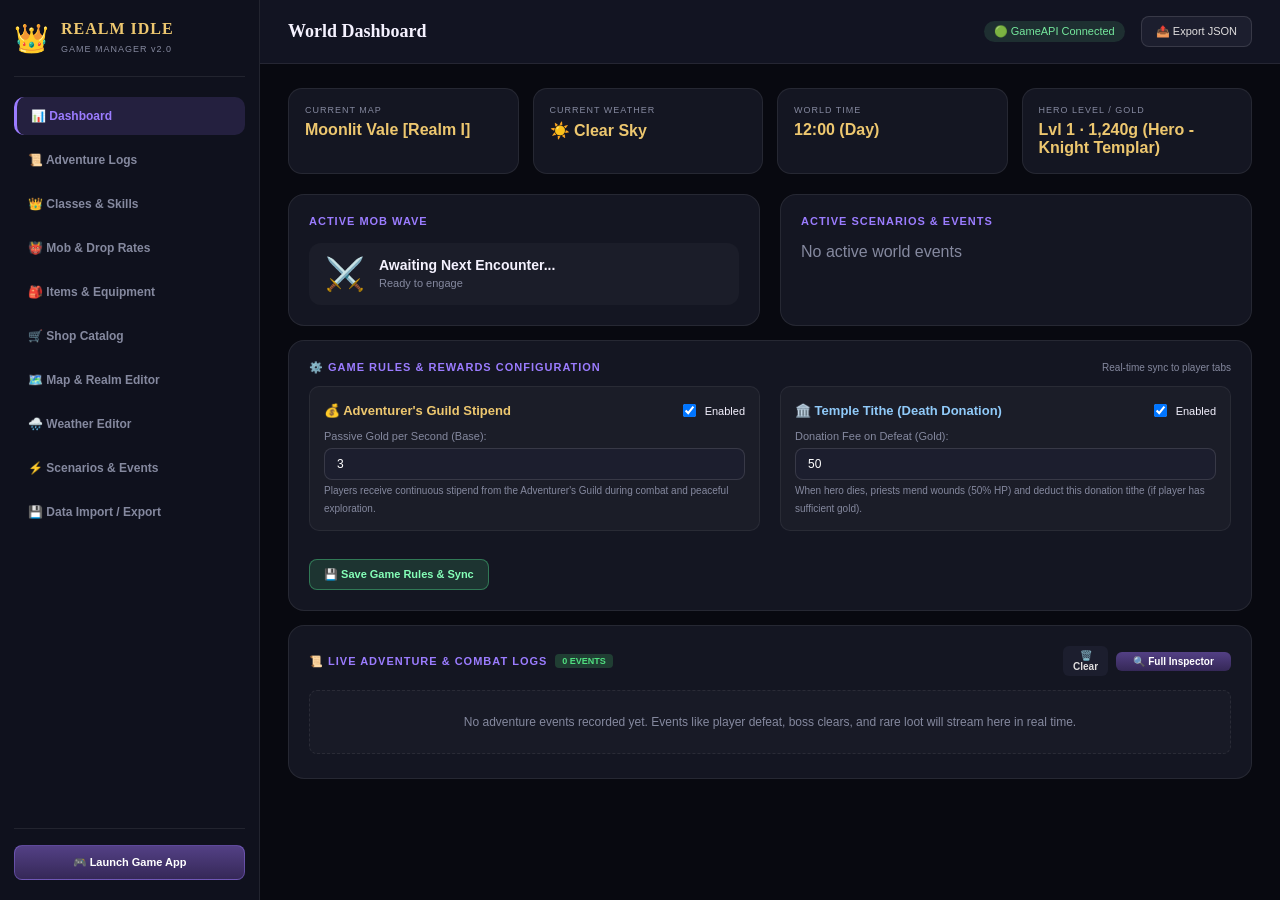
==== commit b7ca3a97: "made admin Responsive and  added a logs function to manager to check logs for events and action our " ====
--- a/manager.html
+++ b/manager.html
@@ -11,19 +11,24 @@
 
 <div class="mgr-app">
 
+    <!-- MOBILE SIDEBAR BACKDROP -->
+    <div class="mgr-sidebar-backdrop" id="mgrSidebarBackdrop"></div>
+
     <!-- SIDEBAR NAV -->
-    <aside class="mgr-sidebar">
+    <aside class="mgr-sidebar" id="mgrSidebar">
 
         <div class="mgr-brand">
             <span class="mgr-logo">👑</span>
-            <div>
+            <div style="flex:1;">
                 <h2>REALM IDLE</h2>
                 <small>GAME MANAGER v2.0</small>
             </div>
+            <button type="button" class="btn-sidebar-close" id="btnSidebarClose" aria-label="Close menu">✕</button>
         </div>
 
         <nav class="mgr-nav">
             <button class="mgr-nav-btn active" data-mgr-tab="dashboard">📊 Dashboard</button>
+            <button class="mgr-nav-btn" data-mgr-tab="logs">📜 Adventure Logs</button>
             <button class="mgr-nav-btn" data-mgr-tab="classes">👑 Classes & Skills</button>
             <button class="mgr-nav-btn" data-mgr-tab="mobs">👹 Mob & Drop Rates</button>
             <button class="mgr-nav-btn" data-mgr-tab="items">🎒 Items & Equipment</button>
@@ -45,7 +50,10 @@
 
         <!-- HEADER TOPBAR -->
         <header class="mgr-header">
-            <h3 id="mgrHeaderTitle">World Dashboard</h3>
+            <div class="mgr-header-left">
+                <button type="button" id="btnMgrToggleSidebar" class="btn-mgr-hamburger" aria-label="Toggle Navigation">☰</button>
+                <h3 id="mgrHeaderTitle">World Dashboard</h3>
+            </div>
 
             <div class="mgr-header-actions">
                 <span class="mgr-status-badge">🟢 GameAPI Connected</span>
@@ -146,6 +154,58 @@
                         </div>
                     </form>
                 </div>
+
+                <!-- LIVE ADVENTURE & COMBAT LOGS STREAM -->
+                <div class="mgr-card" style="margin-top: 14px;">
+                    <div class="mgr-card-toolbar">
+                        <div style="display:flex; align-items:center; gap:8px;">
+                            <h4 style="margin:0;">📜 LIVE ADVENTURE & COMBAT LOGS</h4>
+                            <span class="mgr-badge badge-uncommon" id="dashLogsCount">0 Events</span>
+                        </div>
+                        <div style="display:flex; align-items:center; gap:8px;">
+                            <button type="button" id="btnDashClearLogs" class="btn-xs btn-secondary">🗑️ Clear</button>
+                            <button type="button" id="btnDashViewAllLogs" class="btn-xs btn-primary">🔍 Full Inspector</button>
+                        </div>
+                    </div>
+                    <div class="mgr-logs-stream" id="dashLogsStream">
+                        <!-- Populated dynamically -->
+                    </div>
+                </div>
+            </div>
+
+            <!-- TAB: ADVENTURE LOGS INSPECTOR -->
+            <div class="mgr-tab-content" id="tab_logs">
+                <div class="mgr-card">
+                    <div class="mgr-card-toolbar">
+                        <div style="display:flex; align-items:center; gap:10px;">
+                            <h4 style="margin:0;">PLAYER ADVENTURE & COMBAT EVENT LOGS</h4>
+                            <span class="mgr-status-badge">🟢 Real-Time Capture</span>
+                        </div>
+                        <div style="display:flex; align-items:center; gap:8px;">
+                            <button type="button" id="btnExportLogs" class="btn-secondary btn-xs">📥 Export Logs</button>
+                            <button type="button" id="btnClearLogs" class="btn-danger btn-xs">🗑️ Clear All Logs</button>
+                        </div>
+                    </div>
+
+                    <!-- LOG FILTERS & SEARCH -->
+                    <div class="mgr-logs-controls">
+                        <div class="mgr-log-filter-pills" id="logFilterPills">
+                            <button type="button" class="log-filter-pill active" data-log-filter="all">All Events (<span id="countLogAll">0</span>)</button>
+                            <button type="button" class="log-filter-pill filter-death" data-log-filter="death">💀 Defeats & Revivals (<span id="countLogDeath">0</span>)</button>
+                            <button type="button" class="log-filter-pill filter-boss" data-log-filter="boss">🏆 Boss & Clears (<span id="countLogBoss">0</span>)</button>
+                            <button type="button" class="log-filter-pill filter-loot" data-log-filter="loot">🎁 Rare Loot (<span id="countLogLoot">0</span>)</button>
+                            <button type="button" class="log-filter-pill filter-level" data-log-filter="level">⭐ Level Ups (<span id="countLogLevel">0</span>)</button>
+                            <button type="button" class="log-filter-pill filter-travel" data-log-filter="travel">🗺️ Realm Travel (<span id="countLogTravel">0</span>)</button>
+                            <button type="button" class="log-filter-pill filter-system" data-log-filter="system">⚙️ System (<span id="countLogSystem">0</span>)</button>
+                        </div>
+                        <input type="text" id="logSearchInput" class="mgr-search-input" placeholder="🔍 Search event logs (e.g. 'fell in battle', 'Temple', 'Boss', 'Loot')...">
+                    </div>
+
+                    <!-- LOGS FEED -->
+                    <div class="mgr-logs-feed" id="mgrLogsFeed">
+                        <!-- Populated dynamically -->
+                    </div>
+                </div>
             </div>
 
             <!-- TAB: CLASSES & SKILLS EDITOR -->
--- a/manager.css
+++ b/manager.css
@@ -602,3 +602,392 @@
         transform: translateX(0);
     }
 }
+
+/* =========================================================
+   HEADER LEFT & MOBILE NAVIGATION
+========================================================= */
+
+.mgr-header-left {
+    display: flex;
+    align-items: center;
+    gap: 12px;
+}
+
+.btn-mgr-hamburger {
+    display: none;
+    align-items: center;
+    justify-content: center;
+    background: #1c1e2e;
+    border: 1px solid rgba(255, 255, 255, 0.12);
+    color: #edc76f;
+    font-size: 18px;
+    width: 36px;
+    height: 36px;
+    border-radius: 8px;
+    cursor: pointer;
+    transition: all 0.15s;
+}
+
+.btn-mgr-hamburger:hover {
+    background: rgba(237, 199, 111, 0.15);
+    border-color: #edc76f;
+}
+
+.btn-sidebar-close {
+    display: none;
+    background: none;
+    border: none;
+    color: #85899f;
+    font-size: 18px;
+    cursor: pointer;
+    padding: 4px;
+}
+
+.btn-sidebar-close:hover {
+    color: white;
+}
+
+/* =========================================================
+   ADVENTURE & COMBAT LOGS FEED
+========================================================= */
+
+.mgr-logs-stream {
+    display: flex;
+    flex-direction: column;
+    gap: 8px;
+    max-height: 240px;
+    overflow-y: auto;
+    padding: 4px 0;
+}
+
+.mgr-logs-feed {
+    display: flex;
+    flex-direction: column;
+    gap: 8px;
+    max-height: 520px;
+    overflow-y: auto;
+    padding: 6px 0;
+}
+
+.mgr-logs-controls {
+    margin-bottom: 12px;
+}
+
+.mgr-log-filter-pills {
+    display: flex;
+    flex-wrap: wrap;
+    gap: 8px;
+    margin-bottom: 10px;
+}
+
+.log-filter-pill {
+    background: #141627;
+    border: 1px solid rgba(255, 255, 255, 0.1);
+    color: #85899f;
+    padding: 6px 12px;
+    border-radius: 20px;
+    font-size: 11px;
+    font-weight: 600;
+    cursor: pointer;
+    transition: all 0.15s;
+    white-space: nowrap;
+}
+
+.log-filter-pill:hover {
+    background: rgba(255, 255, 255, 0.08);
+    color: white;
+}
+
+.log-filter-pill.active {
+    background: rgba(155, 124, 255, 0.2);
+    border-color: #9b7cff;
+    color: #c4b5fd;
+    box-shadow: 0 0 10px rgba(155, 124, 255, 0.25);
+}
+
+.log-filter-pill.filter-death.active {
+    background: rgba(255, 71, 87, 0.2);
+    border-color: #ff4757;
+    color: #ff8585;
+}
+
+.log-filter-pill.filter-boss.active {
+    background: rgba(255, 215, 0, 0.2);
+    border-color: #ffd700;
+    color: #ffea79;
+}
+
+.log-filter-pill.filter-loot.active {
+    background: rgba(180, 90, 255, 0.2);
+    border-color: #b45aff;
+    color: #e0aaff;
+}
+
+.log-filter-pill.filter-level.active {
+    background: rgba(0, 230, 118, 0.2);
+    border-color: #00e676;
+    color: #69f0ae;
+}
+
+.mgr-log-item {
+    display: flex;
+    align-items: flex-start;
+    gap: 12px;
+    background: rgba(255, 255, 255, 0.03);
+    border: 1px solid rgba(255, 255, 255, 0.06);
+    border-left: 4px solid #85899f;
+    border-radius: 8px;
+    padding: 10px 14px;
+    font-size: 12px;
+    transition: transform 0.1s, background 0.15s;
+}
+
+.mgr-log-item:hover {
+    background: rgba(255, 255, 255, 0.05);
+    transform: translateX(2px);
+}
+
+.mgr-log-item .log-icon {
+    font-size: 16px;
+    line-height: 1;
+    flex-shrink: 0;
+    margin-top: 1px;
+}
+
+.mgr-log-item .log-time {
+    font-size: 10px;
+    font-family: monospace;
+    color: #85899f;
+    flex-shrink: 0;
+    background: rgba(0, 0, 0, 0.3);
+    padding: 2px 6px;
+    border-radius: 4px;
+    margin-top: 1px;
+}
+
+.mgr-log-item .log-text {
+    flex: 1;
+    color: #e2e4ef;
+    line-height: 1.4;
+    word-break: break-word;
+}
+
+/* Event Type Specific Border & Accent Colors */
+.mgr-log-item.type-death {
+    border-left-color: #ff4757;
+    background: rgba(255, 71, 87, 0.06);
+}
+.mgr-log-item.type-death .log-text {
+    color: #ffb4b4;
+    font-weight: 500;
+}
+
+.mgr-log-item.type-revival {
+    border-left-color: #90caf9;
+    background: rgba(144, 202, 249, 0.06);
+}
+.mgr-log-item.type-revival .log-text {
+    color: #bbdefb;
+}
+
+.mgr-log-item.type-boss {
+    border-left-color: #ffd700;
+    background: rgba(255, 215, 0, 0.07);
+}
+.mgr-log-item.type-boss .log-text {
+    color: #fff3b0;
+    font-weight: 600;
+}
+
+.mgr-log-item.type-loot {
+    border-left-color: #b45aff;
+    background: rgba(180, 90, 255, 0.07);
+}
+.mgr-log-item.type-loot .log-text {
+    color: #f0d5ff;
+}
+
+.mgr-log-item.type-level {
+    border-left-color: #00e676;
+    background: rgba(0, 230, 118, 0.06);
+}
+.mgr-log-item.type-level .log-text {
+    color: #b9f6ca;
+    font-weight: 600;
+}
+
+.mgr-log-item.type-travel {
+    border-left-color: #64b5f6;
+    background: rgba(100, 181, 246, 0.06);
+}
+.mgr-log-item.type-travel .log-text {
+    color: #bbdefb;
+}
+
+.mgr-log-item.type-combat {
+    border-left-color: #ff9800;
+    background: rgba(255, 152, 0, 0.06);
+}
+.mgr-log-item.type-combat .log-text {
+    color: #ffe0b2;
+}
+
+.mgr-log-empty {
+    text-align: center;
+    color: #85899f;
+    font-size: 12px;
+    padding: 24px;
+    background: rgba(255, 255, 255, 0.02);
+    border-radius: 8px;
+    border: 1px dashed rgba(255, 255, 255, 0.08);
+}
+
+/* =========================================================
+   TABLET & MOBILE RESPONSIVENESS
+========================================================= */
+
+@media (max-width: 960px) {
+    .mgr-app {
+        flex-direction: column;
+    }
+
+    .btn-mgr-hamburger {
+        display: inline-flex;
+    }
+
+    .btn-sidebar-close {
+        display: block;
+    }
+
+    .mgr-sidebar {
+        position: fixed;
+        top: 0;
+        left: 0;
+        bottom: 0;
+        width: 280px;
+        z-index: 10000;
+        transform: translateX(-100%);
+        transition: transform 0.25s cubic-bezier(0.4, 0, 0.2, 1);
+        box-shadow: none;
+        overflow-y: auto;
+    }
+
+    .mgr-sidebar.mobile-open {
+        transform: translateX(0);
+        box-shadow: 10px 0 36px rgba(0, 0, 0, 0.85);
+    }
+
+    .mgr-sidebar-backdrop {
+        display: none;
+        position: fixed;
+        inset: 0;
+        background: rgba(0, 0, 0, 0.65);
+        backdrop-filter: blur(4px);
+        z-index: 9999;
+    }
+
+    .mgr-sidebar-backdrop.active {
+        display: block;
+    }
+
+    .mgr-header {
+        padding: 12px 18px;
+    }
+
+    .mgr-content {
+        padding: 16px 18px;
+    }
+
+    .mgr-metrics-grid {
+        grid-template-columns: repeat(2, 1fr);
+        gap: 12px;
+    }
+
+    .mgr-grid-2 {
+        grid-template-columns: 1fr;
+        gap: 16px;
+    }
+}
+
+@media (max-width: 640px) {
+    .mgr-header {
+        padding: 10px 14px;
+        flex-wrap: wrap;
+        gap: 10px;
+    }
+
+    .mgr-header-left h3 {
+        font-size: 15px;
+    }
+
+    .mgr-header-actions {
+        gap: 8px;
+    }
+
+    .mgr-status-badge {
+        display: none;
+    }
+
+    .mgr-content {
+        padding: 12px 14px;
+    }
+
+    .mgr-metrics-grid {
+        grid-template-columns: 1fr;
+        gap: 8px;
+    }
+
+    .form-row {
+        grid-template-columns: 1fr;
+        gap: 8px;
+    }
+
+    .form-actions {
+        flex-direction: column;
+    }
+
+    .form-actions button {
+        width: 100%;
+        min-height: 40px;
+    }
+
+    .mgr-list {
+        max-height: 260px;
+    }
+
+    .drop-row {
+        flex-wrap: wrap;
+        gap: 6px;
+    }
+
+    .drop-col-type {
+        width: 100%;
+    }
+
+    .drop-col-target {
+        width: 100%;
+    }
+
+    .drop-col-chance,
+    .drop-col-qty {
+        flex: 1;
+    }
+
+    .mgr-log-filter-pills {
+        overflow-x: auto;
+        flex-wrap: nowrap;
+        padding-bottom: 6px;
+        -webkit-overflow-scrolling: touch;
+    }
+
+    .mgr-toast-container {
+        left: 12px;
+        right: 12px;
+        top: 12px;
+    }
+
+    .mgr-toast {
+        width: 100%;
+        box-sizing: border-box;
+    }
+}
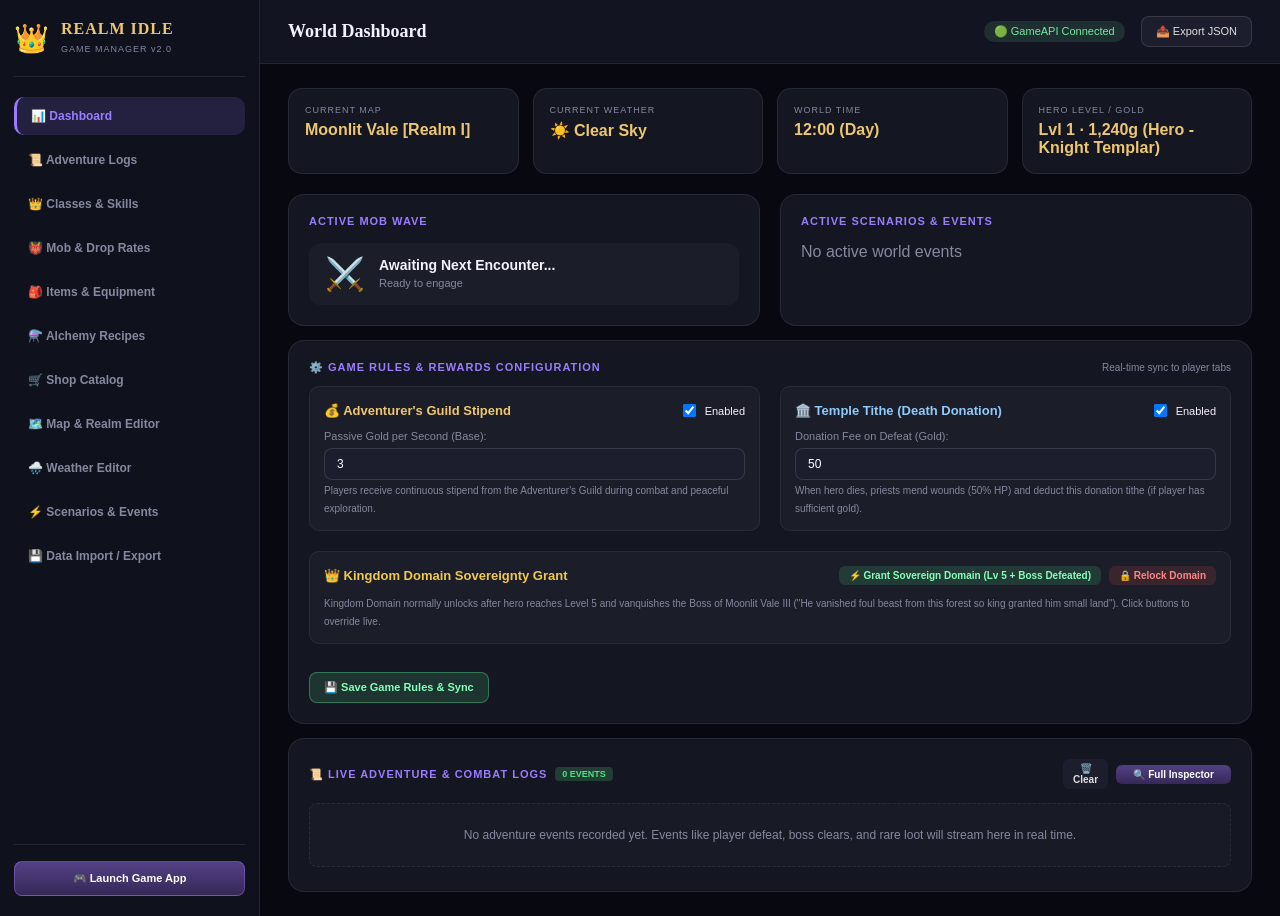
==== commit cb539101: "Enchaned UI, Added new functionality >Alcmhy. Adeded Enchaned UI, Added new functionality >Alcmhy. A" ====
--- a/manager.html
+++ b/manager.html
@@ -32,6 +32,7 @@
             <button class="mgr-nav-btn" data-mgr-tab="classes">👑 Classes & Skills</button>
             <button class="mgr-nav-btn" data-mgr-tab="mobs">👹 Mob & Drop Rates</button>
             <button class="mgr-nav-btn" data-mgr-tab="items">🎒 Items & Equipment</button>
+            <button class="mgr-nav-btn" data-mgr-tab="alchemy">⚗️ Alchemy Recipes</button>
             <button class="mgr-nav-btn" data-mgr-tab="shop">🛒 Shop Catalog</button>
             <button class="mgr-nav-btn" data-mgr-tab="maps">🗺️ Map & Realm Editor</button>
             <button class="mgr-nav-btn" data-mgr-tab="weather">🌧️ Weather Editor</button>
@@ -147,6 +148,18 @@
                                 </div>
                                 <small style="color: #85899f; font-size: 10px;">When hero dies, priests mend wounds (50% HP) and deduct this donation tithe (if player has sufficient gold).</small>
                             </div>
+
+                            <!-- KINGDOM DOMAIN SOVEREIGNTY GRANT -->
+                            <div style="background: rgba(255,255,255,0.03); padding: 14px; border-radius: 10px; border: 1px solid rgba(255,255,255,0.06); grid-column: span 2;">
+                                <div style="display: flex; justify-content: space-between; align-items: center; margin-bottom: 8px;">
+                                    <strong style="color: #f2c94c; font-size: 13px;">👑 Kingdom Domain Sovereignty Grant</strong>
+                                    <div style="display: flex; gap: 8px;">
+                                        <button type="button" id="btnGmUnlockKingdom" class="btn-success btn-xs">⚡ Grant Sovereign Domain (Lv 5 + Boss Defeated)</button>
+                                        <button type="button" id="btnGmLockKingdom" class="btn-danger btn-xs">🔒 Relock Domain</button>
+                                    </div>
+                                </div>
+                                <small style="color: #85899f; font-size: 10px;">Kingdom Domain normally unlocks after hero reaches Level 5 and vanquishes the Boss of Moonlit Vale III ("He vanished foul beast from this forest so king granted him small land"). Click buttons to override live.</small>
+                            </div>
                         </div>
 
                         <div class="form-actions" style="margin-top: 14px;">
@@ -314,6 +327,65 @@
                                 <input type="text" id="classEdit_skillDesc" value="Slams enemy with heavy shield for massive damage and stuns briefly.">
                             </div>
 
+                            <h5 style="margin: 12px 0 6px 0; color: #edc76f; font-size: 11px; letter-spacing: 1px;">VOCATION ASCENSION PROMOTIONS (LEVEL 10 & 20 MILESTONES)</h5>
+
+                            <div style="background: rgba(255,255,255,0.03); border: 1px solid rgba(255,255,255,0.08); border-radius: 8px; padding: 10px; margin-bottom: 8px;">
+                                <strong style="color: #60a5fa; font-size: 12px;">Rank 2 Milestone (Required Level: 10)</strong>
+                                <div class="form-row" style="margin-top: 6px;">
+                                    <div class="form-group">
+                                        <label>Rank 2 Title:</label>
+                                        <input type="text" id="classEdit_r2_title" value="Veteran">
+                                    </div>
+                                    <div class="form-group">
+                                        <label>Gold Cost:</label>
+                                        <input type="number" id="classEdit_r2_gold" value="500">
+                                    </div>
+                                </div>
+                                <div class="form-row">
+                                    <div class="form-group">
+                                        <label>Required Materials (e.g. ironOre:15, wood:10):</label>
+                                        <input type="text" id="classEdit_r2_mats" value="ironOre:15, wood:10" placeholder="e.g. ironOre:15, wood:10">
+                                    </div>
+                                    <div class="form-group">
+                                        <label>Bonus Stats (e.g. attack:15, defense:20, hp:100):</label>
+                                        <input type="text" id="classEdit_r2_stats" value="attack:15, defense:20, hp:100" placeholder="e.g. attack:15, defense:20, hp:100">
+                                    </div>
+                                </div>
+                            </div>
+
+                            <div style="background: rgba(255,255,255,0.03); border: 1px solid rgba(255,255,255,0.08); border-radius: 8px; padding: 10px; margin-bottom: 8px;">
+                                <strong style="color: #a78bfa; font-size: 12px;">Rank 3 Milestone (Required Level: 20)</strong>
+                                <div class="form-row" style="margin-top: 6px;">
+                                    <div class="form-group">
+                                        <label>Rank 3 Title:</label>
+                                        <input type="text" id="classEdit_r3_title" value="Master">
+                                    </div>
+                                    <div class="form-group">
+                                        <label>Gold Cost:</label>
+                                        <input type="number" id="classEdit_r3_gold" value="2500">
+                                    </div>
+                                </div>
+                                <div class="form-row">
+                                    <div class="form-group">
+                                        <label>Required Materials (e.g. crystal:10, dragonScale:5):</label>
+                                        <input type="text" id="classEdit_r3_mats" value="crystal:10, dragonScale:5" placeholder="e.g. crystal:10, dragonScale:5">
+                                    </div>
+                                    <div class="form-group">
+                                        <label>Bonus Stats (e.g. attack:40, defense:50, hp:300):</label>
+                                        <input type="text" id="classEdit_r3_stats" value="attack:40, defense:50, hp:300" placeholder="e.g. attack:40, defense:50, hp:300">
+                                    </div>
+                                </div>
+                            </div>
+
+                            <h5 style="margin: 12px 0 6px 0; color: #edc76f; font-size: 11px; letter-spacing: 1px;">DIVINE PASSIVES & BLESSINGS ("BLESSED BY THE GODS")</h5>
+                            <div style="background: rgba(255,255,255,0.03); border: 1px solid rgba(255,255,255,0.08); border-radius: 8px; padding: 10px; margin-bottom: 10px;">
+                                <div style="display: flex; justify-content: space-between; align-items: center; margin-bottom: 8px;">
+                                    <span style="font-size: 11px; color: #85899f;">Passives awarded on hero level milestones</span>
+                                    <button type="button" id="btnClassAddPassive" class="btn-success btn-xs">➕ Add Passive</button>
+                                </div>
+                                <div id="classPassivesContainer" style="display: flex; flex-direction: column; gap: 8px; max-height: 240px; overflow-y: auto; padding-right: 4px;"></div>
+                            </div>
+
                             <div class="form-actions">
                                 <button type="submit" class="btn-success">💾 Save Class</button>
                                 <button type="button" id="btnDeleteClass" class="btn-danger">🗑️ Delete Class</button>
@@ -553,7 +625,10 @@
                     <div class="mgr-card">
                         <div class="mgr-card-toolbar">
                             <h4 style="margin:0;">SHOP MERCHANDISE</h4>
-                            <button type="button" id="btnNewShopItem" class="btn-success btn-xs">➕ New Listing</button>
+                            <div style="display:flex; gap:6px;">
+                                <button type="button" id="btnResetShopData" class="btn-warning btn-xs" title="Restore official progressive catalog">↺ Restore Defaults</button>
+                                <button type="button" id="btnNewShopItem" class="btn-success btn-xs">➕ New Listing</button>
+                            </div>
                         </div>
                         <input type="text" id="shopSearchInput" class="mgr-search-input" placeholder="🔍 Search shop catalog...">
                         <div class="mgr-list" id="mgrShopList"></div>
@@ -612,6 +687,24 @@
                                 </div>
                             </div>
 
+                            <div class="form-row">
+                                <div class="form-group">
+                                    <label>Required Realm Map (Progression Unlock):</label>
+                                    <select id="shopEdit_reqMap">
+                                        <option value="any">Any Realm (Unlocked by Level)</option>
+                                        <option value="moonlit_vale">Moonlit Vale (Realm I)</option>
+                                        <option value="ashen_wastes">Ashen Wastes (Realm II)</option>
+                                        <option value="bloodthorn_forest">Bloodthorn Forest (Realm III)</option>
+                                        <option value="frostpeak">Frostpeak Citadel (Realm IV)</option>
+                                        <option value="infernal_depths">Infernal Depths (Realm V)</option>
+                                    </select>
+                                </div>
+                                <div class="form-group">
+                                    <label>Required Map Depth (1, 2, 3...):</label>
+                                    <input type="number" id="shopEdit_reqDepth" value="1" min="1" max="10">
+                                </div>
+                            </div>
+
                             <div class="form-group">
                                 <label>Description / Flavor Text:</label>
                                 <input type="text" id="shopEdit_desc" value="Restores 100% of maximum HP instantly.">
@@ -679,6 +772,17 @@
                                 </div>
                             </div>
 
+                            <div class="form-row">
+                                <div class="form-group">
+                                    <label>Max Depth Tiers (Versions e.g. 3):</label>
+                                    <input type="number" id="mapEdit_maxDepth" value="3" min="1" max="10">
+                                </div>
+                                <div class="form-group">
+                                    <label>Depth Subtitles (Separated by | e.g. Fringe | Deep Thicket | Heart):</label>
+                                    <input type="text" id="mapEdit_depthSubtitles" value="Fringe Clearing | Deep Thicket | Heart" placeholder="e.g. Fringe Clearing | Deep Thicket | Heart">
+                                </div>
+                            </div>
+
                             <div class="form-actions">
                                 <button type="submit" class="btn-success">💾 Save Map</button>
                                 <button type="button" id="btnDeleteMap" class="btn-danger">🗑️ Delete Map</button>
@@ -738,14 +842,287 @@
 
             <!-- TAB 5: SCENARIOS & EVENTS -->
             <div class="mgr-tab-content" id="tab_events">
-                <div class="mgr-card">
-                    <h4>ONE-CLICK SCENARIOS & WORLD EVENTS</h4>
-                    <div class="mgr-btn-grid">
-                        <button data-mgr-scenario="dragon_invasion" class="btn-danger">🔥 Run Dragon Siege Invasion</button>
-                        <button data-mgr-scenario="blood_moon_surge" class="btn-warn">🔴 Run Blood Moon Surge</button>
-                        <button data-mgr-scenario="frostpeak_blizzard" class="btn-warn">❄️ Run Frostpeak Blizzard</button>
-                        <button data-mgr-scenario="goblin_horde" class="btn-warn">👹 Run Goblin Horde Siege</button>
-                        <button data-mgr-scenario="stop" class="btn-secondary">🛑 Stop Active Scenario</button>
+                <!-- ACTIVE SCENARIOS & EVENTS LIVE MONITOR -->
+                <div class="mgr-card" style="margin-bottom: 14px;">
+                    <div class="mgr-card-toolbar">
+                        <h4 style="margin:0;">⚡ LIVE SCENARIO & EVENT STATUS (CROSS-TAB SYNC)</h4>
+                        <span id="mgrEventsLiveTag" style="font-size:11px; color:#4ade80;">Active</span>
+                    </div>
+                    <div class="mgr-grid-2" style="margin-top: 10px;">
+                        <div style="background: rgba(255,255,255,0.03); border:1px solid rgba(255,255,255,0.06); border-radius:8px; padding:12px;">
+                            <div style="display:flex; justify-content:space-between; align-items:center;">
+                                <strong style="color:#edc76f; font-size:12px;">🎭 ACTIVE SCENARIO:</strong>
+                                <span id="mgrActiveScenarioName" style="color:#eae7f5; font-weight:bold;">None</span>
+                            </div>
+                            <div style="margin-top:6px; font-size:11px; color:#85899f;" id="mgrActiveScenarioDetails">
+                                No scenario active. Enemies have standard parameters.
+                            </div>
+                            <div style="margin-top:8px;">
+                                <button type="button" class="btn-secondary btn-xs" data-mgr-scenario="stop">🛑 Stop Active Scenario</button>
+                            </div>
+                        </div>
+
+                        <div style="background: rgba(255,255,255,0.03); border:1px solid rgba(255,255,255,0.06); border-radius:8px; padding:12px;">
+                            <div style="display:flex; justify-content:space-between; align-items:center;">
+                                <strong style="color:#60a5fa; font-size:12px;">🌧️ ACTIVE WORLD EVENT:</strong>
+                                <span id="mgrActiveEventName" style="color:#eae7f5; font-weight:bold;">None</span>
+                            </div>
+                            <div style="margin-top:6px; font-size:11px; color:#85899f;" id="mgrActiveEventDetails">
+                                No world event active. Standard realm drops & weather apply.
+                            </div>
+                            <div style="margin-top:8px;">
+                                <button type="button" class="btn-secondary btn-xs" data-mgr-event="stop">🛑 Stop Active Event</button>
+                            </div>
+                        </div>
+                    </div>
+                </div>
+
+                <div class="mgr-grid-2">
+                    <!-- SCENARIOS TRIGGER GRID -->
+                    <div class="mgr-card">
+                        <div class="mgr-card-toolbar">
+                            <h4 style="margin:0;">🚀 ONE-CLICK WORLD SCENARIOS</h4>
+                            <span style="font-size:10px; color:#edc76f;">Live broadcast to player</span>
+                        </div>
+                        <div class="mgr-btn-grid" style="margin-top: 10px;">
+                            <button data-mgr-scenario="black_moon_calamity" class="btn-danger" style="text-align:left;">
+                                <strong>🌑 Black Moon Calamity</strong><br>
+                                <small style="font-size:10px; opacity:0.85;">Monsters x2 HP, x2.5 Atk · +250% Gold/XP, +200% Drops (60s)</small>
+                            </button>
+                            <button data-mgr-scenario="rain_of_abundance" class="btn-success" style="text-align:left;">
+                                <strong>🌧️ Rain of Abundance</strong><br>
+                                <small style="font-size:10px; opacity:0.85;">Treasure Torrent: +300% Gold, +250% Drops, +150% XP (60s)</small>
+                            </button>
+                            <button data-mgr-scenario="celestial_titan_awakening" class="btn-warn" style="text-align:left;">
+                                <strong>⚡ Celestial Titan Awakening</strong><br>
+                                <small style="font-size:10px; opacity:0.85;">Starforged Titan Astraeus Raid (90s)</small>
+                            </button>
+                            <button data-mgr-scenario="infernal_eruption" class="btn-danger" style="text-align:left;">
+                                <strong>🌋 Infernal Eruption</strong><br>
+                                <small style="font-size:10px; opacity:0.85;">Hellfire surge: Ashfall + Infernal Fire Demons (75s)</small>
+                            </button>
+                            <button data-mgr-scenario="dragon_invasion" class="btn-danger" style="text-align:left;">
+                                <strong>🔥 Dragon Siege Invasion</strong><br>
+                                <small style="font-size:10px; opacity:0.85;">Ignis the Red Drake assault on the Realm</small>
+                            </button>
+                            <button data-mgr-scenario="blood_moon_surge" class="btn-warn" style="text-align:left;">
+                                <strong>🔴 Blood Moon Surge</strong><br>
+                                <small style="font-size:10px; opacity:0.85;">Aggressive nocturnal fiends swarm the realm</small>
+                            </button>
+                            <button data-mgr-scenario="frostpeak_blizzard" class="btn-warn" style="text-align:left;">
+                                <strong>❄️ Frostpeak Blizzard</strong><br>
+                                <small style="font-size:10px; opacity:0.85;">Glacial howling winds with frost golems</small>
+                            </button>
+                            <button data-mgr-scenario="goblin_horde" class="btn-warn" style="text-align:left;">
+                                <strong>👹 Goblin Horde Siege</strong><br>
+                                <small style="font-size:10px; opacity:0.85;">Rapid swarm of ravenous goblins</small>
+                            </button>
+                            <button data-mgr-scenario="stop" class="btn-secondary" style="grid-column: span 2;">
+                                🛑 Emergency Stop Active Scenario
+                            </button>
+                        </div>
+                    </div>
+
+                    <!-- WORLD EVENTS TRIGGER GRID -->
+                    <div class="mgr-card">
+                        <div class="mgr-card-toolbar">
+                            <h4 style="margin:0;">⚡ TRIGGER WORLD EVENTS</h4>
+                            <span style="font-size:10px; color:#60a5fa;">Real-time sync</span>
+                        </div>
+                        <div class="mgr-btn-grid" style="margin-top: 10px;">
+                            <button data-mgr-event="black_moon" class="btn-danger" style="text-align:left;">
+                                <strong>🌑 Black Moon Eclipse</strong><br>
+                                <small style="font-size:10px; opacity:0.85;">All monsters stronger (+100% HP, +150% Atk, +200% Drops)</small>
+                            </button>
+                            <button data-mgr-event="rain_of_fortune" class="btn-success" style="text-align:left;">
+                                <strong>🌧️ Rain of Fortune</strong><br>
+                                <small style="font-size:10px; opacity:0.85;">+300% Gold Income & +250% Material/Potion Drops</small>
+                            </button>
+                            <button data-mgr-event="solar_eclipse" class="btn-warn" style="text-align:left;">
+                                <strong>☀️ Solar Eclipse</strong><br>
+                                <small style="font-size:10px; opacity:0.85;">Enemy Dmg +80%, Crit +15%, Gold +180%</small>
+                            </button>
+                            <button data-mgr-event="blood_fog" class="btn-danger" style="text-align:left;">
+                                <strong>🌫️ Crimson Blood Fog</strong><br>
+                                <small style="font-size:10px; opacity:0.85;">Lifesteal +15%, Enemy Dmg +60%, XP +200%</small>
+                            </button>
+                            <button data-mgr-event="starfall_cataclysm" class="btn-warn" style="text-align:left;">
+                                <strong>🌠 Starfall Cataclysm</strong><br>
+                                <small style="font-size:10px; opacity:0.85;">+400% Gold/XP, +350% Drops, High Monster Scaling</small>
+                            </button>
+                            <button data-mgr-event="stop" class="btn-secondary">
+                                🛑 Stop World Event
+                            </button>
+                        </div>
+
+                        <!-- SCENARIO DESIGNER -->
+                        <h4 style="margin-top: 16px;">🎨 CUSTOM SCENARIO DESIGNER</h4>
+                        <form id="formScenarioDesigner" class="mgr-form" style="margin-top: 8px;">
+                            <div class="form-row">
+                                <div class="form-group">
+                                    <label>Scenario ID:</label>
+                                    <input type="text" id="scenEdit_id" value="custom_blood_moon" required>
+                                </div>
+                                <div class="form-group">
+                                    <label>Name:</label>
+                                    <input type="text" id="scenEdit_name" value="Custom Blood Moon Surge" required>
+                                </div>
+                            </div>
+                            <div class="form-row">
+                                <div class="form-group">
+                                    <label>Duration (Seconds):</label>
+                                    <input type="number" id="scenEdit_duration" value="60">
+                                </div>
+                                <div class="form-group">
+                                    <label>Drop Rate Mult (e.g. 2.5):</label>
+                                    <input type="number" step="0.1" id="scenEdit_dropMult" value="2.5">
+                                </div>
+                            </div>
+                            <div class="form-row">
+                                <div class="form-group">
+                                    <label>Enemy HP Mult:</label>
+                                    <input type="number" step="0.1" id="scenEdit_enemyHp" value="2.0">
+                                </div>
+                                <div class="form-group">
+                                    <label>Enemy Dmg Mult:</label>
+                                    <input type="number" step="0.1" id="scenEdit_enemyDmg" value="2.0">
+                                </div>
+                            </div>
+                            <div class="form-row">
+                                <div class="form-group">
+                                    <label>Gold Mult:</label>
+                                    <input type="number" step="0.1" id="scenEdit_gold" value="3.0">
+                                </div>
+                                <div class="form-group">
+                                    <label>XP Mult:</label>
+                                    <input type="number" step="0.1" id="scenEdit_xp" value="3.0">
+                                </div>
+                            </div>
+                            <div class="form-group">
+                                <label>Banner Narrative Text:</label>
+                                <input type="text" id="scenEdit_banner" value="🌑 The Black Moon blazes! Monsters grow fierce but drop immense treasure!">
+                            </div>
+                            <div class="form-actions" style="margin-top: 10px;">
+                                <button type="submit" class="btn-success">💾 Save Custom Scenario</button>
+                                <button type="button" id="btnLaunchCustomScenario" class="btn-primary">🚀 Launch Live Now</button>
+                            </div>
+                        </form>
+                    </div>
+                </div>
+            </div>
+
+            <!-- TAB: ALCHEMY RECIPES -->
+            <div class="mgr-tab-content" id="tab_alchemy">
+                <div class="mgr-grid-2">
+                    <div class="mgr-card">
+                        <div class="mgr-card-toolbar">
+                            <h4 style="margin:0;">ALCHEMICAL RECIPES CATALOG</h4>
+                            <button type="button" id="btnNewAlchemyRecipe" class="btn-success btn-xs">➕ New Recipe</button>
+                        </div>
+                        <div style="margin: 8px 0;">
+                            <input type="text" id="alchemySearchInput" placeholder="🔍 Search recipes by name or tier..." style="width: 100%; padding: 8px 12px; background: rgba(0,0,0,0.3); border: 1px solid rgba(255,255,255,0.1); border-radius: 6px; color: #fff; font-size: 12px;">
+                        </div>
+                        <div class="mgr-list" id="mgrAlchemyList" style="max-height: 520px; overflow-y: auto;"></div>
+                    </div>
+
+                    <div class="mgr-card">
+                        <h4 id="alchFormTitle">CREATE / EDIT ALCHEMY RECIPE</h4>
+                        <form id="formAlchemyEditor" class="mgr-form">
+                            <div class="form-row">
+                                <div class="form-group">
+                                    <label>Recipe ID Key:</label>
+                                    <input type="text" id="alchEdit_id" required placeholder="e.g. alch_pot_minor">
+                                </div>
+                                <div class="form-group">
+                                    <label>Recipe Name:</label>
+                                    <input type="text" id="alchEdit_name" required placeholder="e.g. Minor Healing Draught">
+                                </div>
+                            </div>
+
+                            <div class="form-row">
+                                <div class="form-group">
+                                    <label>Icon Emoji:</label>
+                                    <input type="text" id="alchEdit_icon" value="🧪">
+                                </div>
+                                <div class="form-group">
+                                    <label>Alchemy Tier (1: Apprentice, 2: Journeyman, 3: Aincrad):</label>
+                                    <select id="alchEdit_tier">
+                                        <option value="1">Tier 1: Apprentice Cauldron (Lv. 1)</option>
+                                        <option value="2">Tier 2: Journeyman Crucible (Lv. 10)</option>
+                                        <option value="3">Tier 3: Aincrad Alchemical Altar (Lv. 25)</option>
+                                    </select>
+                                </div>
+                            </div>
+
+                            <div class="form-row">
+                                <div class="form-group">
+                                    <label>Required Hero Level:</label>
+                                    <input type="number" id="alchEdit_reqLevel" value="1" min="1">
+                                </div>
+                                <div class="form-group">
+                                    <label>Brewing Gold Cost:</label>
+                                    <input type="number" id="alchEdit_goldCost" value="40" min="0">
+                                </div>
+                            </div>
+
+                            <div class="form-group">
+                                <label>Required Materials (e.g. wood:2, ironOre:1, crystal:1):</label>
+                                <input type="text" id="alchEdit_materials" value="wood:2" placeholder="e.g. wood:2, ironOre:1">
+                            </div>
+
+                            <div class="form-row">
+                                <div class="form-group">
+                                    <label>Result Consumable ID:</label>
+                                    <input type="text" id="alchEdit_resultId" value="potion_minor" placeholder="e.g. potion_minor">
+                                </div>
+                                <div class="form-group">
+                                    <label>Result Quantity:</label>
+                                    <input type="number" id="alchEdit_resultQty" value="1" min="1">
+                                </div>
+                            </div>
+
+                            <div class="form-row">
+                                <div class="form-group">
+                                    <label>Effect Type:</label>
+                                    <select id="alchEdit_effectType">
+                                        <option value="heal">Instant Heal (HP)</option>
+                                        <option value="heal_pct">Full Heal (100% HP)</option>
+                                        <option value="buff">Temporary Combat Buff</option>
+                                    </select>
+                                </div>
+                                <div class="form-group">
+                                    <label>Effect Stat (for Buffs):</label>
+                                    <select id="alchEdit_effectStat">
+                                        <option value="attack">Attack Power</option>
+                                        <option value="defense">Defense</option>
+                                        <option value="critChance">Crit Chance</option>
+                                        <option value="dodge">Dodge Probability</option>
+                                    </select>
+                                </div>
+                            </div>
+
+                            <div class="form-row">
+                                <div class="form-group">
+                                    <label>Effect Value (Amount or %):</label>
+                                    <input type="number" step="0.01" id="alchEdit_effectVal" value="80">
+                                </div>
+                                <div class="form-group">
+                                    <label>Buff Duration (Seconds):</label>
+                                    <input type="number" id="alchEdit_effectDuration" value="60">
+                                </div>
+                            </div>
+
+                            <div class="form-group">
+                                <label>Description / Lore:</label>
+                                <textarea id="alchEdit_desc" rows="3" placeholder="Recipe lore and effect explanation..."></textarea>
+                            </div>
+
+                            <div class="form-actions">
+                                <button type="submit" class="btn-success">💾 Save Recipe</button>
+                                <button type="button" id="btnDeleteAlchemyRecipe" class="btn-danger">🗑️ Delete Recipe</button>
+                                <button type="button" id="btnBrewTestToPlayer" class="btn-primary">🧪 Brew & Send to Player</button>
+                            </div>
+                        </form>
                     </div>
                 </div>
             </div>
@@ -776,6 +1153,7 @@
 <script src="js/data/weather.js"></script>
 <script src="js/data/events.js"></script>
 <script src="js/data/items.js"></script>
+<script src="js/data/alchemy.js"></script>
 <script src="js/data/scenarios.js"></script>
 
 <script src="js/core/state.js"></script>
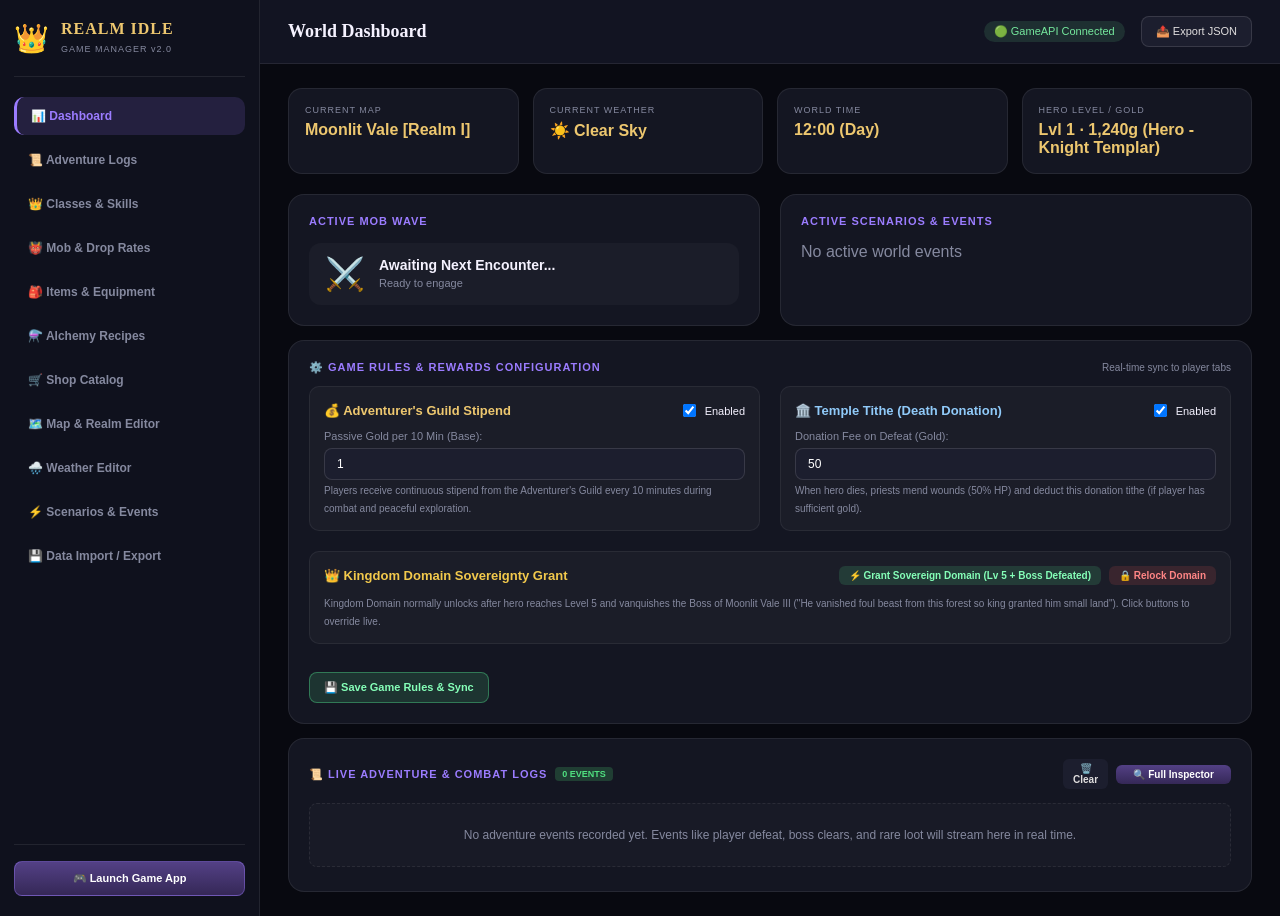
==== commit 30648d4c: "Fix Ui issue on header ," ====
--- a/manager.html
+++ b/manager.html
@@ -127,10 +127,10 @@
                                     </label>
                                 </div>
                                 <div class="form-group">
-                                    <label>Passive Gold per Second (Base):</label>
-                                    <input type="number" id="cfg_guildIncomeRate" value="3" min="0" max="10000">
-                                </div>
-                                <small style="color: #85899f; font-size: 10px;">Players receive continuous stipend from the Adventurer's Guild during combat and peaceful exploration.</small>
+                                    <label>Passive Gold per 10 Min (Base):</label>
+                                    <input type="number" id="cfg_guildIncomeRate" value="1" min="0" max="10000">
+                                </div>
+                                <small style="color: #85899f; font-size: 10px;">Players receive continuous stipend from the Adventurer's Guild every 10 minutes during combat and peaceful exploration.</small>
                             </div>
 
                             <!-- TEMPLE OF REVIVAL TITHE -->
@@ -509,7 +509,7 @@
                             <h4 style="margin:0;">ITEMS CATALOG</h4>
                             <button type="button" id="btnNewItem" class="btn-success btn-xs">➕ New Item</button>
                         </div>
-                        <div style="display:flex; gap:8px; margin-bottom:10px;">
+                        <div class="mgr-search-bar-row">
                             <input type="text" id="itemSearchInput" class="mgr-search-input" style="margin-bottom:0;" placeholder="🔍 Search items...">
                             <select id="mgrItemFilter" style="background:#1c1e2e; border:1px solid rgba(255,255,255,0.12); color:#fff; font-size:10px; border-radius:6px; padding:4px 8px;">
                                 <option value="all">All Items</option>
--- a/manager.css
+++ b/manager.css
@@ -990,4 +990,250 @@
         width: 100%;
         box-sizing: border-box;
     }
-}
+
+    .mgr-search-bar-row {
+        display: flex;
+        gap: 8px;
+        margin-bottom: 10px;
+    }
+}
+
+/* =========================================================
+   FIELD VALIDATION ERROR STATES
+========================================================= */
+.is-invalid {
+    border-color: #ef4444 !important;
+    box-shadow: 0 0 0 2px rgba(239, 68, 68, 0.3) !important;
+    background-color: rgba(239, 68, 68, 0.06) !important;
+}
+
+.is-invalid:focus {
+    outline: none !important;
+    border-color: #f87171 !important;
+    box-shadow: 0 0 0 3px rgba(239, 68, 68, 0.4) !important;
+}
+
+.mgr-search-bar-row {
+    display: flex;
+    gap: 8px;
+    margin-bottom: 10px;
+    align-items: center;
+}
+
+/* =========================================================
+   MOBILE RESPONSIVENESS: SCREENS UNDER 375PX (e.g. 320px - 360px)
+========================================================= */
+@media (max-width: 375px) {
+    html, body {
+        overflow-x: hidden;
+    }
+
+    .mgr-app {
+        overflow-x: hidden;
+        width: 100%;
+    }
+
+    .mgr-header {
+        padding: 8px 10px;
+        gap: 6px;
+    }
+
+    .btn-mgr-hamburger {
+        padding: 6px 8px;
+        font-size: 15px;
+        border-radius: 6px;
+    }
+
+    .mgr-header-left {
+        gap: 6px;
+        max-width: 65%;
+    }
+
+    .mgr-header-left h3 {
+        font-size: 13px;
+        max-width: 130px;
+        white-space: nowrap;
+        overflow: hidden;
+        text-overflow: ellipsis;
+    }
+
+    .mgr-header-actions {
+        gap: 6px;
+    }
+
+    .mgr-header-actions .btn-secondary,
+    .mgr-header-actions button {
+        padding: 5px 8px;
+        font-size: 10px;
+    }
+
+    .mgr-content {
+        padding: 8px 6px;
+    }
+
+    .mgr-card {
+        padding: 10px 8px;
+        border-radius: 10px;
+        margin-bottom: 10px;
+    }
+
+    .mgr-card-toolbar {
+        flex-direction: column;
+        align-items: stretch;
+        gap: 6px;
+    }
+
+    .mgr-card-toolbar h4 {
+        font-size: 12px;
+        margin-bottom: 4px;
+    }
+
+    .mgr-card-toolbar button,
+    .mgr-card-toolbar .btn-xs {
+        width: 100%;
+        justify-content: center;
+        text-align: center;
+        padding: 6px 8px;
+        font-size: 11px;
+    }
+
+    .mgr-search-bar-row {
+        flex-direction: column;
+        gap: 6px;
+        align-items: stretch;
+    }
+
+    .mgr-search-bar-row input,
+    .mgr-search-bar-row select {
+        width: 100% !important;
+        box-sizing: border-box;
+    }
+
+    .mgr-search-input {
+        font-size: 12px;
+        padding: 7px 9px;
+        box-sizing: border-box;
+        width: 100%;
+    }
+
+    .form-group label {
+        font-size: 11px;
+        margin-bottom: 3px;
+    }
+
+    .form-group input,
+    .form-group select,
+    .form-group textarea {
+        font-size: 13px !important;
+        padding: 7px 8px;
+        border-radius: 6px;
+        width: 100%;
+        box-sizing: border-box;
+    }
+
+    .form-actions {
+        flex-direction: column;
+        gap: 6px;
+    }
+
+    .form-actions button {
+        width: 100%;
+        min-height: 38px;
+        font-size: 12px;
+        padding: 8px;
+        box-sizing: border-box;
+    }
+
+    .mgr-sidebar {
+        width: min(270px, 86vw);
+        padding: 14px 10px;
+    }
+
+    .mgr-brand {
+        gap: 8px;
+        padding-bottom: 14px;
+    }
+
+    .mgr-brand h2 {
+        font-size: 14px;
+    }
+
+    .mgr-nav {
+        gap: 4px;
+        margin-top: 14px;
+    }
+
+    .mgr-nav-btn {
+        padding: 9px 10px;
+        font-size: 11px;
+        border-radius: 8px;
+    }
+
+    .metric-card {
+        padding: 9px 8px;
+    }
+
+    .metric-card strong {
+        font-size: 14px;
+    }
+
+    .mgr-list {
+        max-height: 220px;
+    }
+
+    .mgr-list-item {
+        padding: 8px;
+        font-size: 11px;
+        flex-direction: column;
+        align-items: flex-start;
+        gap: 4px;
+    }
+
+    .mgr-list-item-badge {
+        font-size: 9px;
+        align-self: flex-start;
+    }
+
+    .drop-row {
+        flex-direction: column;
+        gap: 6px;
+        padding: 8px 6px;
+    }
+
+    .drop-col-type,
+    .drop-col-target,
+    .drop-col-chance,
+    .drop-col-qty {
+        width: 100% !important;
+        flex: none;
+    }
+
+    .drop-row select,
+    .drop-row input {
+        width: 100% !important;
+        font-size: 11px !important;
+        padding: 5px 6px;
+    }
+
+    .btn-delete-drop-row {
+        width: 100%;
+        min-height: 32px;
+        margin-top: 4px;
+        display: flex;
+        align-items: center;
+        justify-content: center;
+    }
+
+    .mgr-toast-container {
+        left: 6px;
+        right: 6px;
+        top: 6px;
+    }
+
+    .mgr-toast {
+        font-size: 11px;
+        padding: 7px 10px;
+        box-sizing: border-box;
+        width: 100%;
+    }
+}
